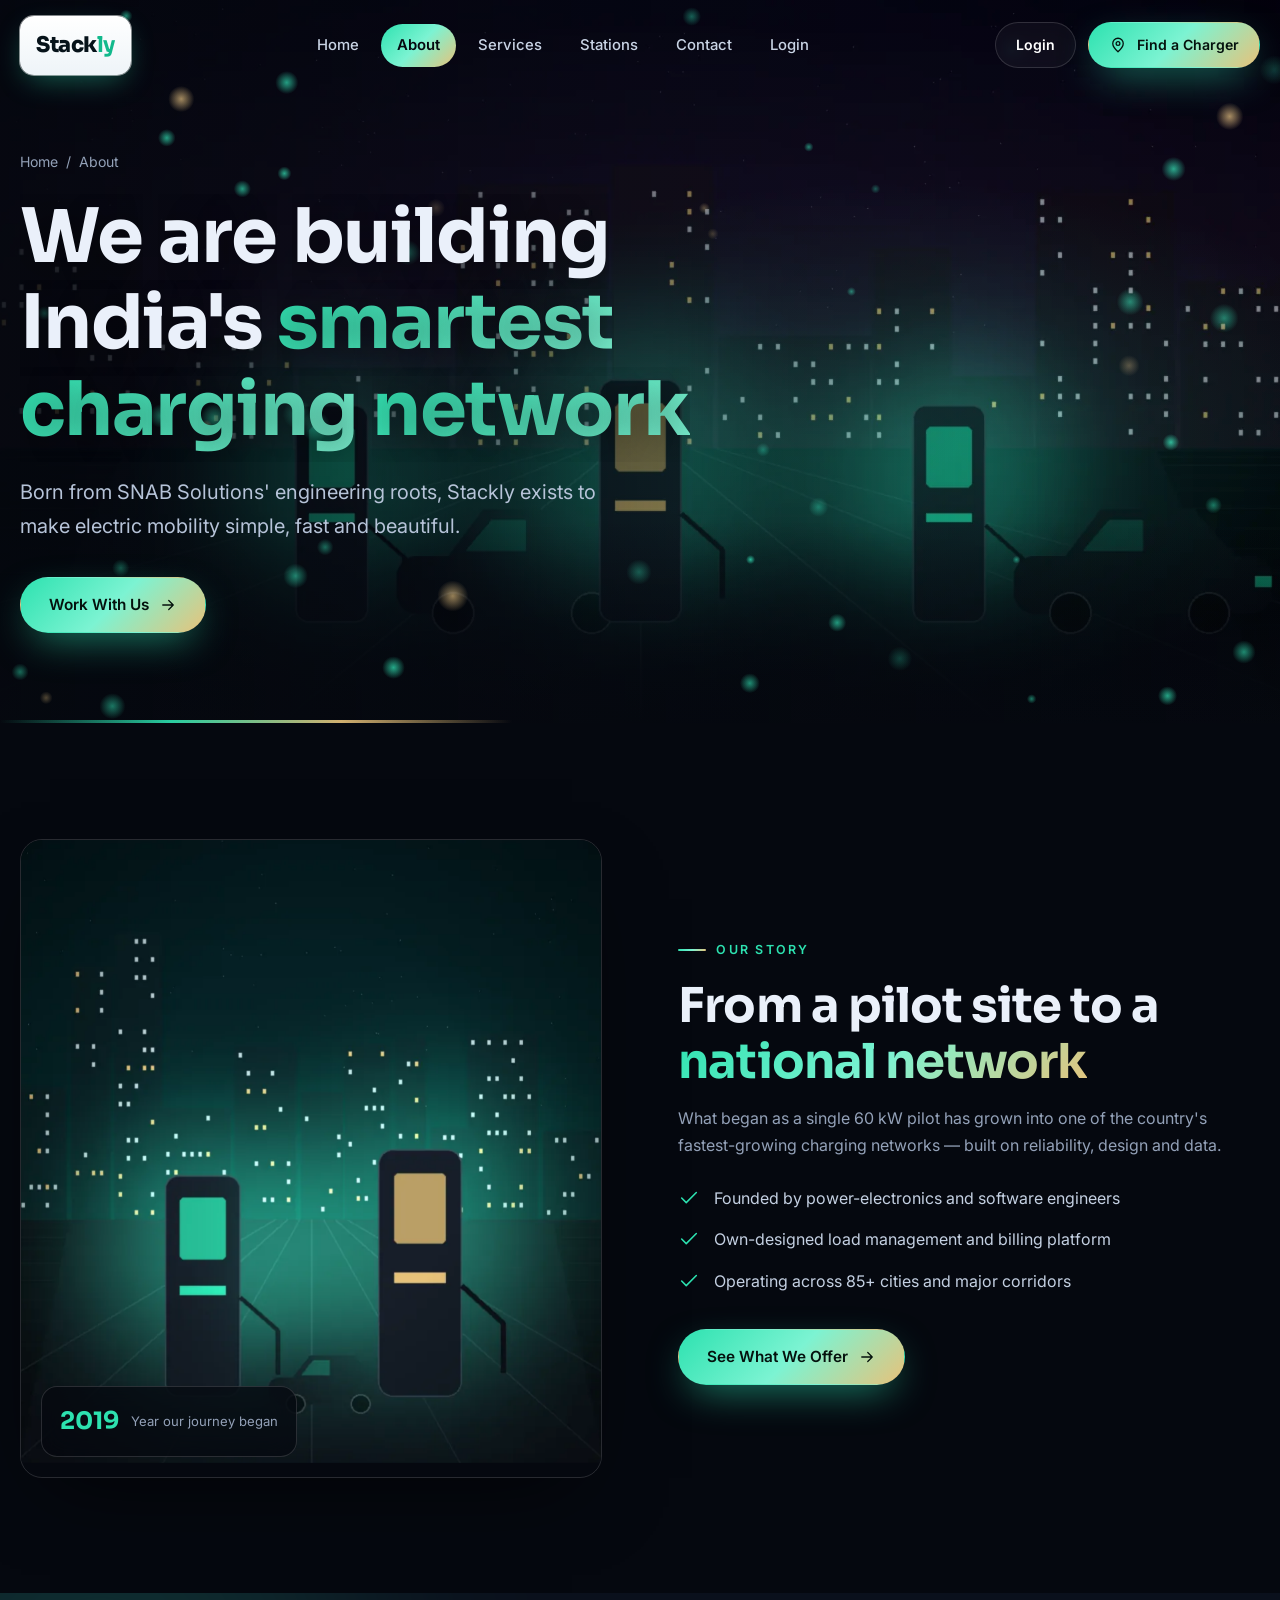
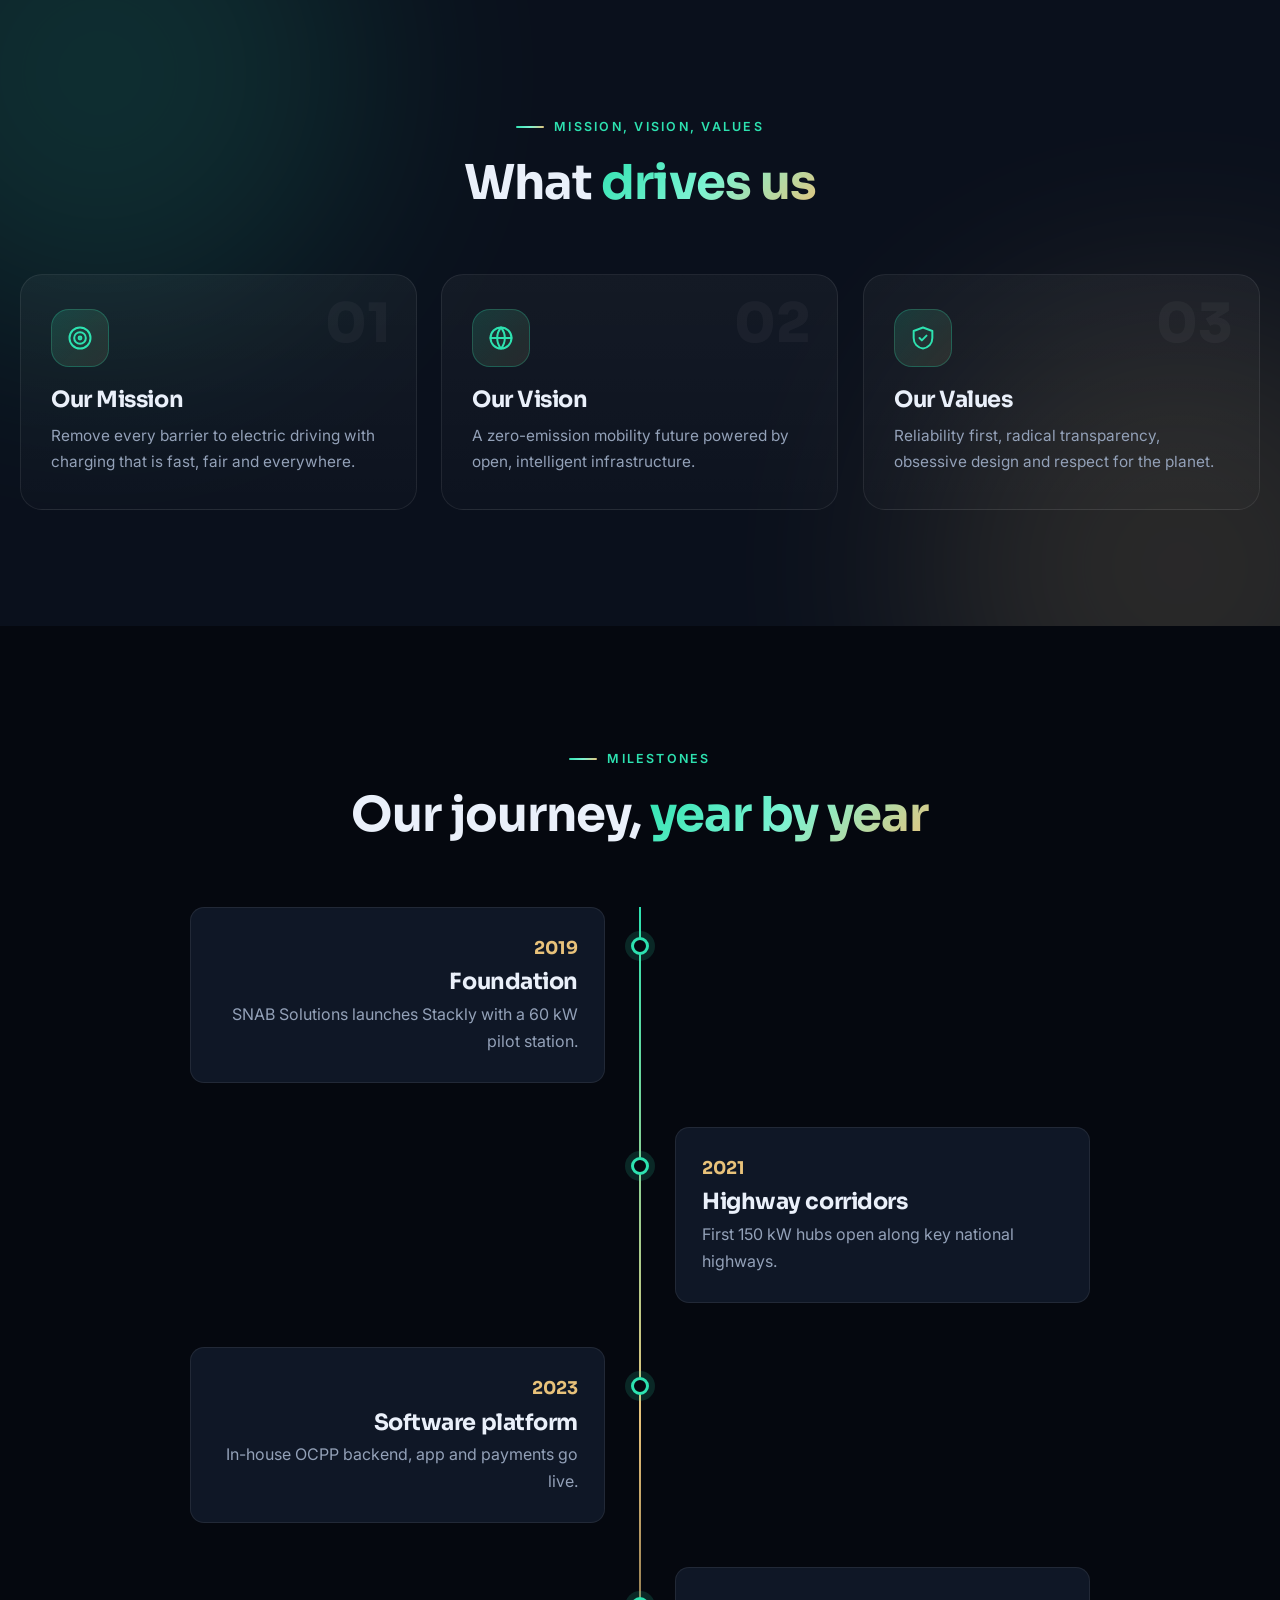
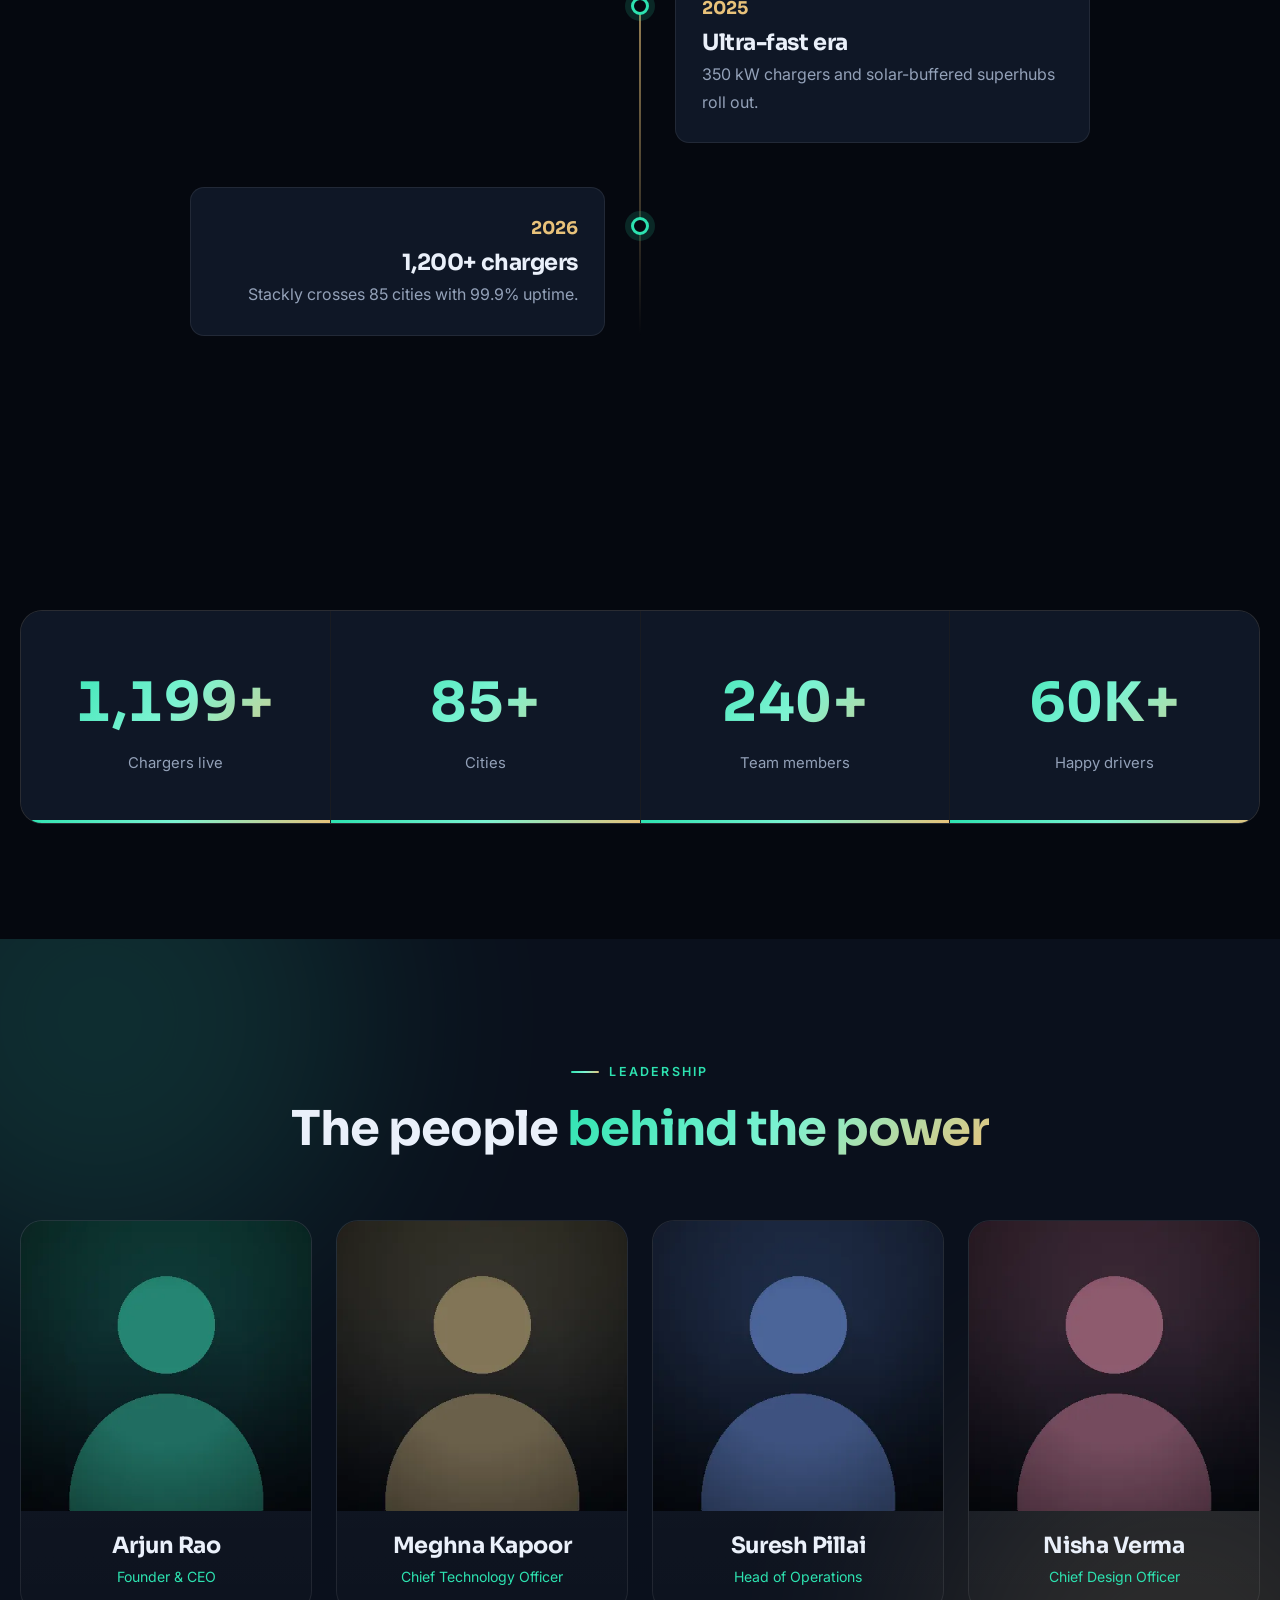
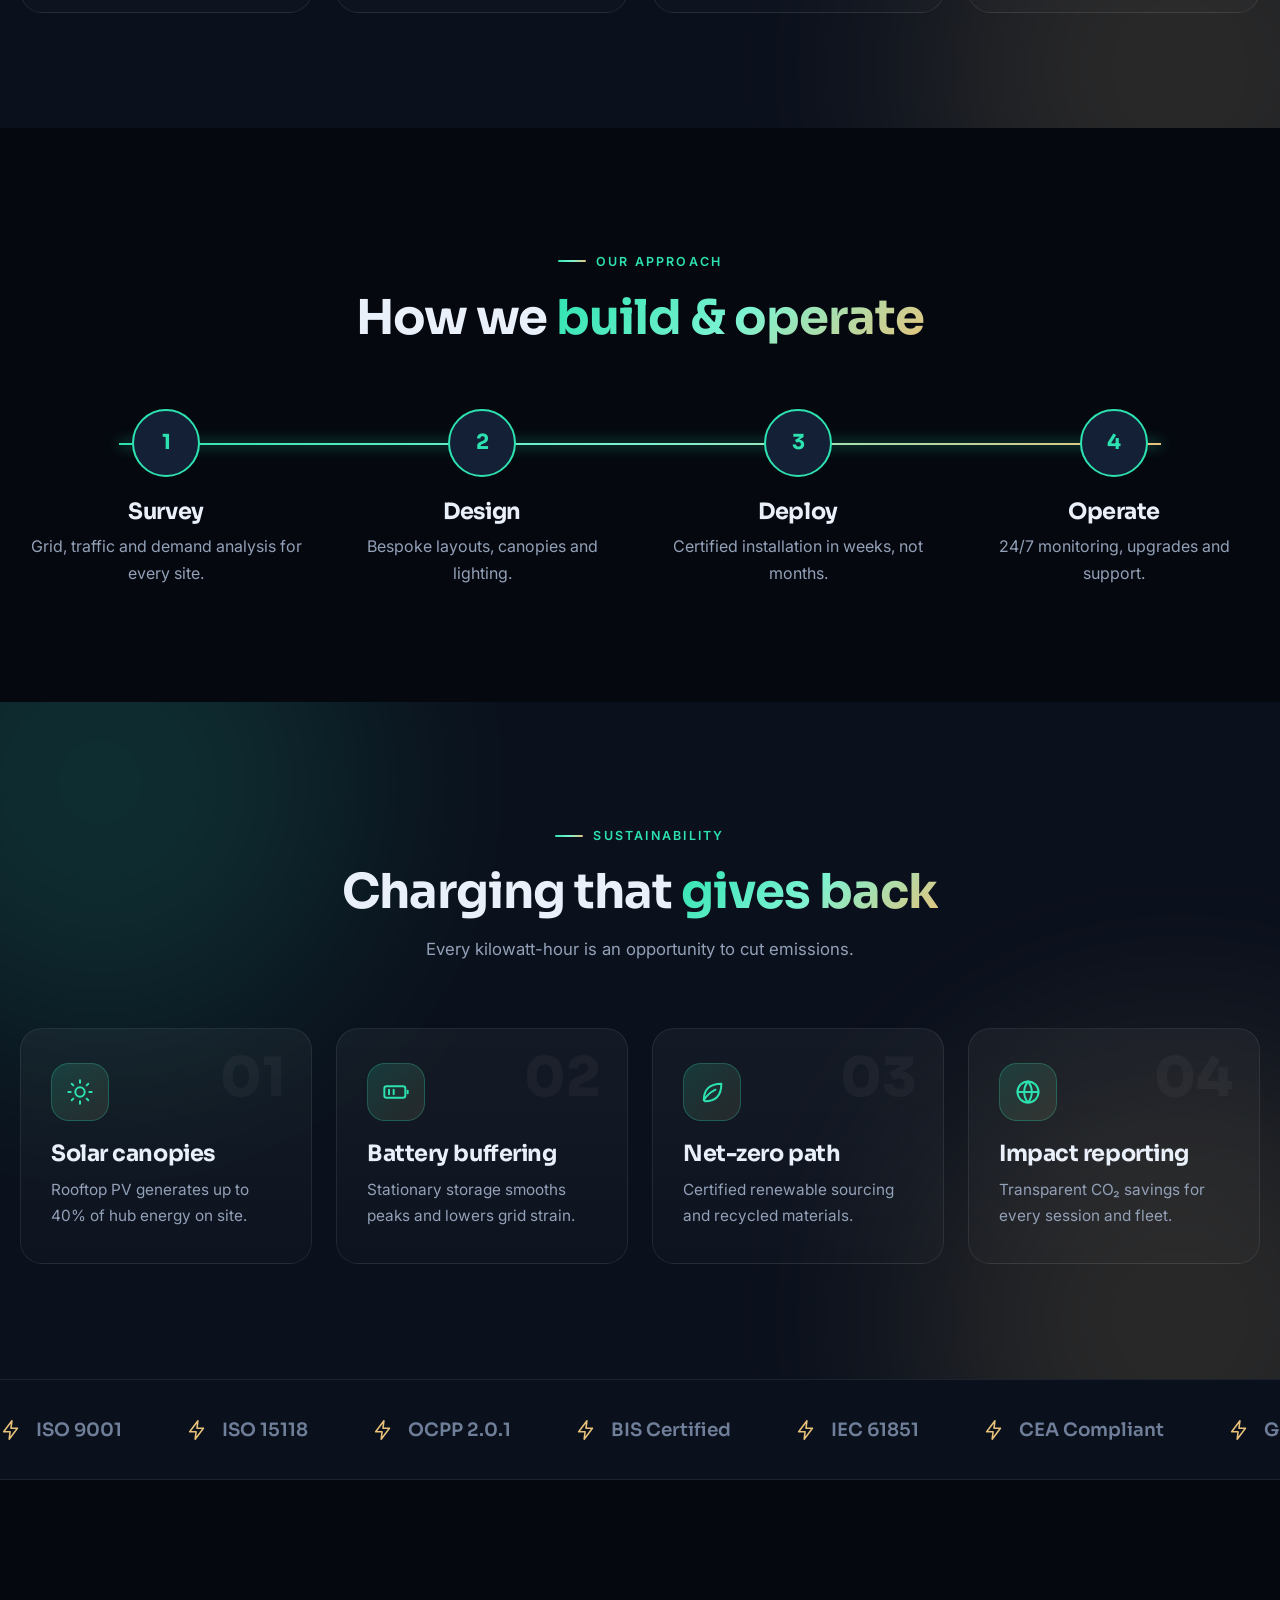
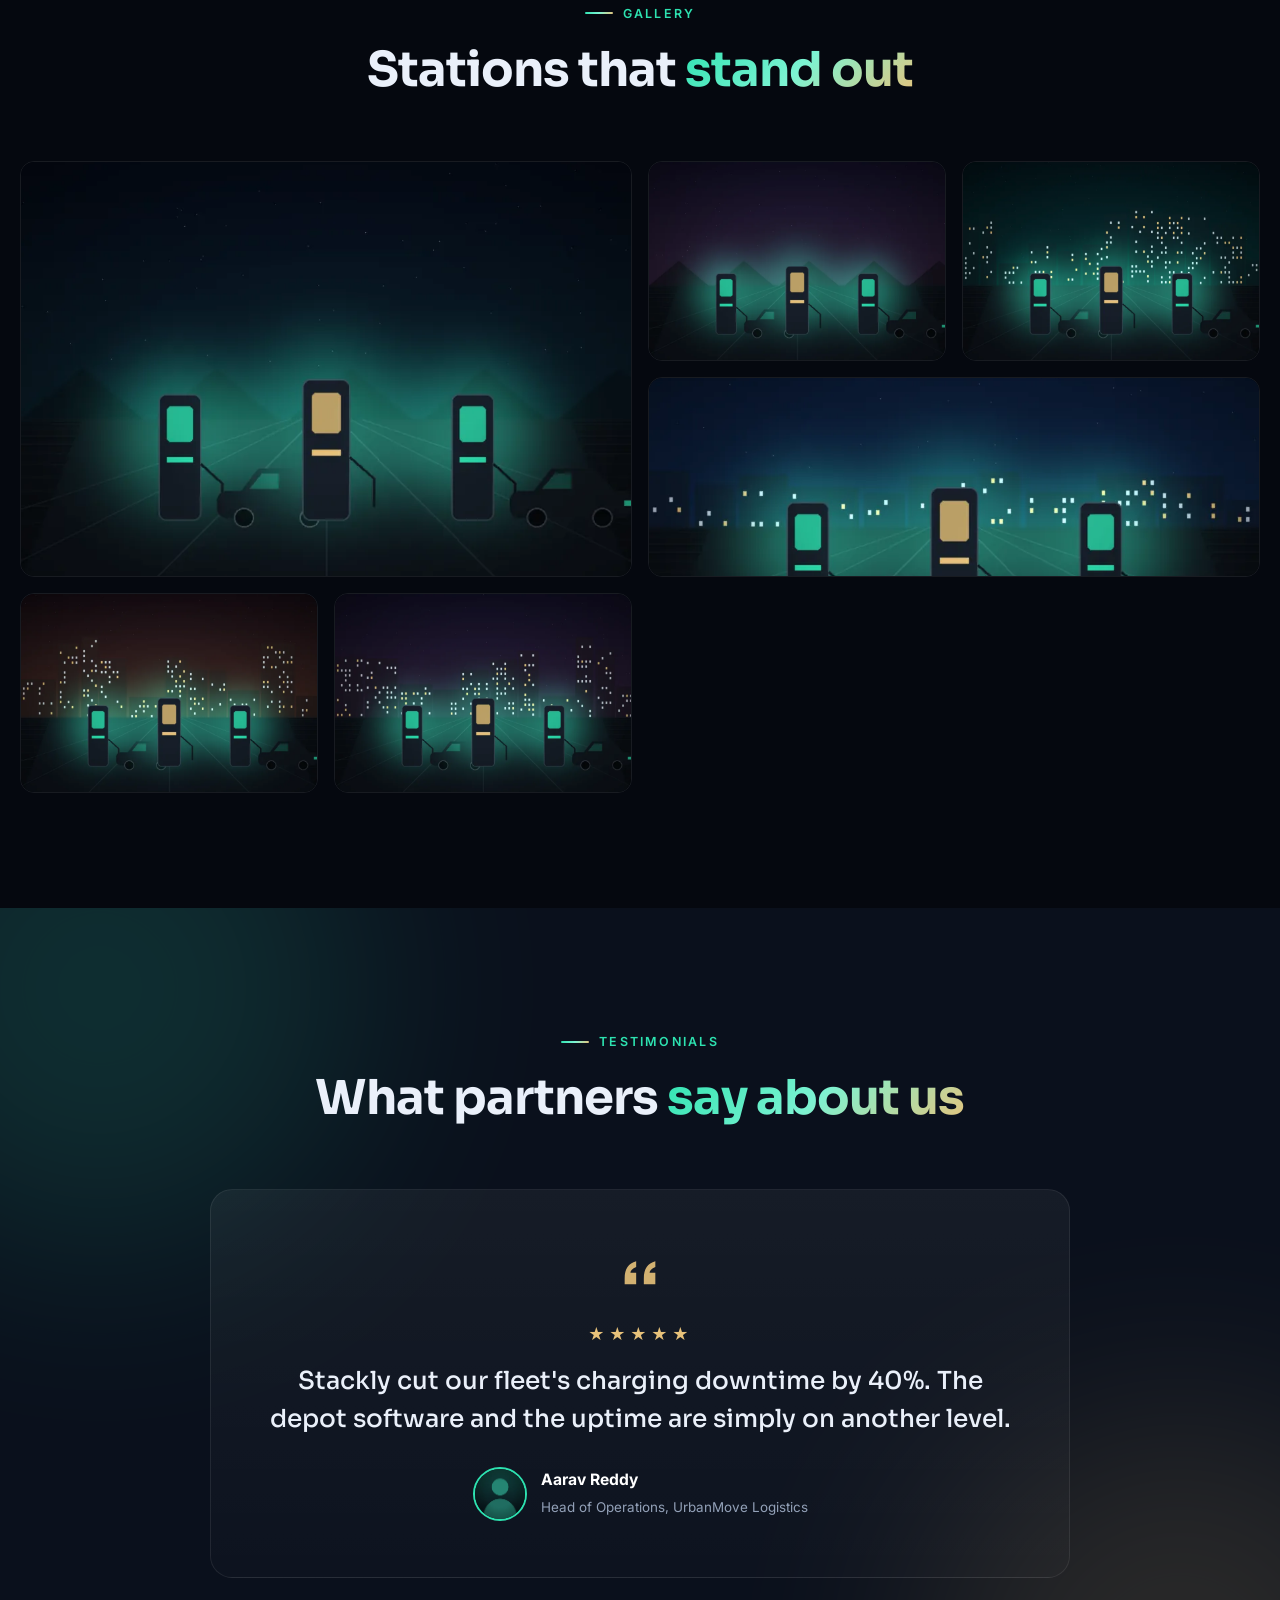
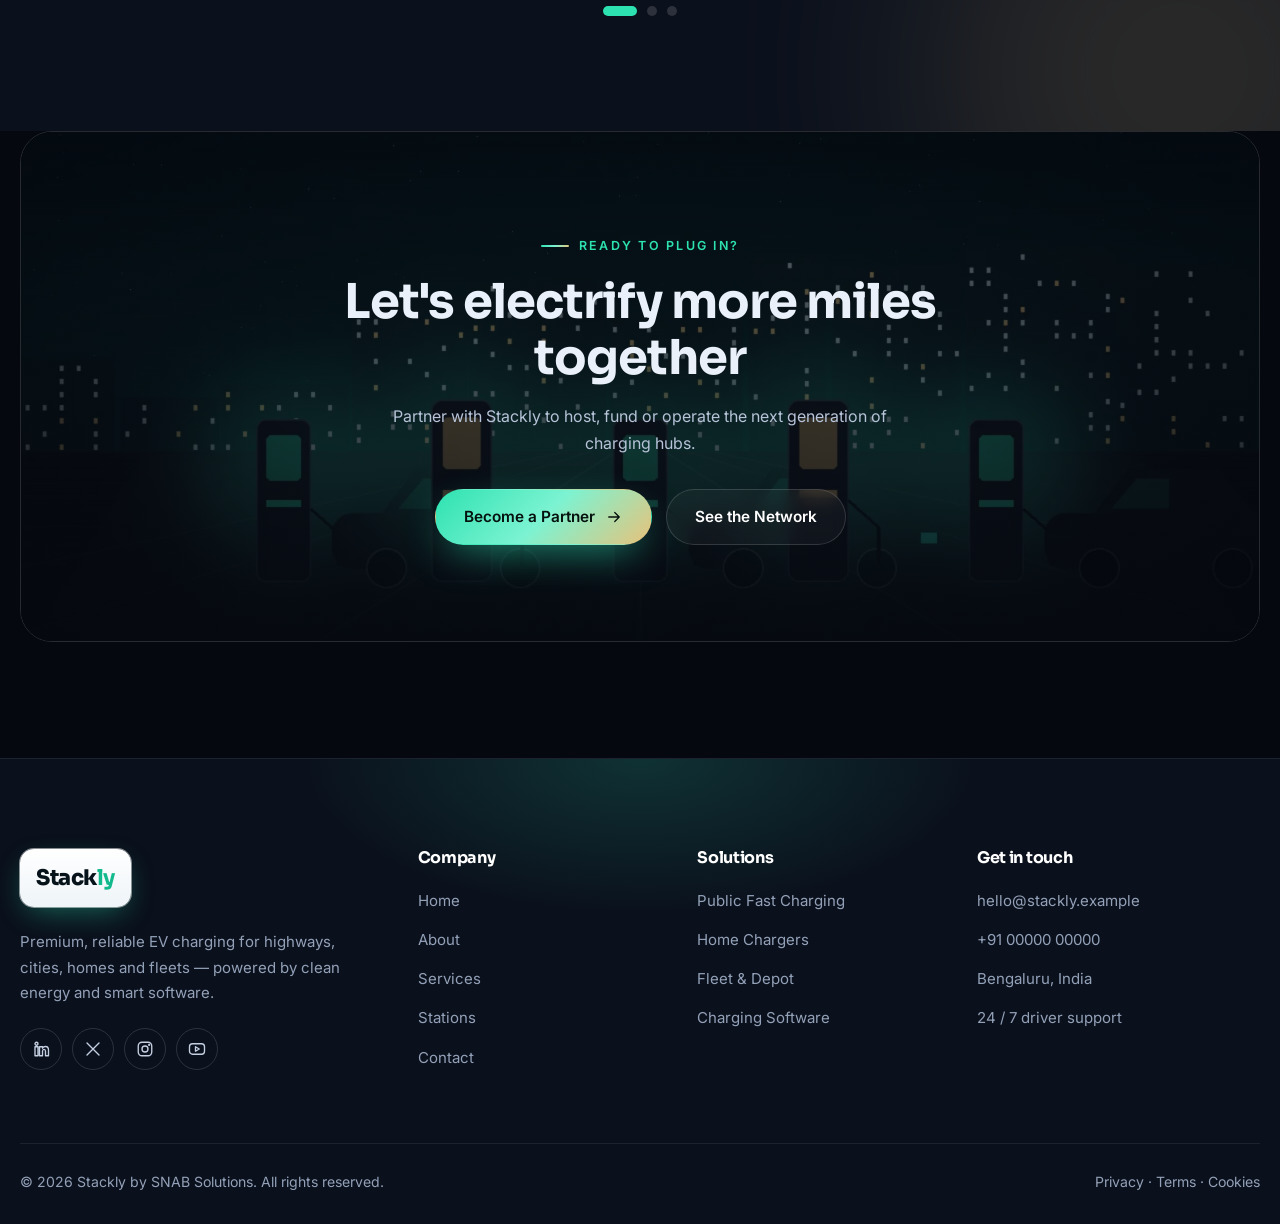
==== about.html @ 2c4f950f "initial commit" ====
<!DOCTYPE html>
<html lang="en">
<head>
<meta charset="UTF-8">
<meta name="viewport" content="width=device-width, initial-scale=1, viewport-fit=cover">
<title>About | Stackly EV Charging</title>
<meta name="description" content="Meet Stackly — the team building India's smartest EV charging network.">
<meta name="theme-color" content="#05080F">
<link rel="icon" type="image/webp" href="[data-uri]">
<link rel="preconnect" href="https://fonts.googleapis.com">
<link rel="preconnect" href="https://fonts.gstatic.com" crossorigin>
<link href="https://fonts.googleapis.com/css2?family=Inter:wght@400;500;600&family=Sora:wght@600;700;800&display=swap" rel="stylesheet">
<link rel="stylesheet" href="css/style.css">
<noscript><style>body{opacity:1!important}.rv{opacity:1!important;transform:none!important}.split-media img{clip-path:none!important}.w>span{transform:none!important;opacity:1!important}.preloader{display:none}</style></noscript>
</head>
<body>
<div class="preloader" aria-hidden="true"><div><div class="bolt"><svg viewBox="0 0 24 24" fill="#2DE2B0"><path d="M13 2 4 14h7l-1 8 9-12h-7z"/></svg></div><div class="pl-bar"><i></i></div></div></div>
<div class="progress"></div><div class="cursor-glow"></div>
<header class="header"><div class="container nav">
<a href="index.html" class="logo" aria-label="Stackly home"><img src="https://wsrv.nl/?url=https://snabsolutions.in/wp-content/uploads/2026/02/stackly-snab-solutions.png&w=280&output=webp&q=85&fit=cover" alt="Stackly" width="130" height="42" onerror="this.outerHTML='<span class=&quot;logo-fb&quot;>Stack<b>ly</b></span>'"></a>
<nav class="menu" id="menu" aria-label="Main"><a href="index.html" class="">Home</a><a href="about.html" class="active">About</a><a href="services.html" class="">Services</a><a href="stations.html" class="">Stations</a><a href="contact.html" class="">Contact</a><a href="login.html" class="">Login</a></nav>
<div class="nav-cta"><a href="login.html" class="btn btn-ghost btn-sm">Login</a><a href="stations.html" class="btn btn-primary btn-sm"><svg viewBox="0 0 24 24" width="18" height="18" fill="none" stroke="currentColor" stroke-width="1.7" stroke-linecap="round" stroke-linejoin="round" aria-hidden="true"><path d="M12 21s-7-6.2-7-11a7 7 0 0 1 14 0c0 4.8-7 11-7 11z"/><circle cx="12" cy="10" r="2.5"/></svg> Find a Charger</a>
<button class="burger" aria-label="Menu" aria-expanded="false"><span></span><span></span><span></span></button></div>
</div></header>
<main>
<section class="hero page-hero"><div class="hero-bg"><img data-local="[data-uri]" onerror="this.onerror=null;this.src=this.dataset.local" src="https://images.pexels.com/photos/35736759/pexels-photo-35736759.jpeg?auto=compress&cs=tinysrgb&fit=crop&w=1600&h=900" alt="Electric car charging at a public station" width="1600" height="900" fetchpriority="high"></div>
<div class="container"><div class="hero-content">
<div class="crumbs rv"><a href="index.html">Home</a><span>/</span><span>About</span></div>
<h1 class="rv" style="--d:.08s">We are building India's <span class='grad-text'>smartest charging network</span></h1>
<p class="lead rv" style="--d:.16s">Born from SNAB Solutions' engineering roots, Stackly exists to make electric mobility simple, fast and beautiful.</p>
<div class="hero-actions rv" style="--d:.24s"><a href="contact.html" class="btn btn-primary">Work With Us <svg viewBox="0 0 24 24" width="18" height="18" fill="none" stroke="currentColor" stroke-width="1.7" stroke-linecap="round" stroke-linejoin="round" aria-hidden="true"><path d="M5 12h14M13 6l6 6-6 6"/></svg></a></div>
</div></div></section>
<section class="section "><div class="container"><div class="split"><div class="split-media rv l"><img data-local="[data-uri]" onerror="this.onerror=null;this.src=this.dataset.local" src="https://images.pexels.com/photos/12737898/pexels-photo-12737898.jpeg?auto=compress&cs=tinysrgb&fit=crop&w=1350&h=1650" alt="Close-up of a fast-charging connector plugged into an electric car" loading="lazy" width="900" height="1100"><div class="tag-float"><b>2019</b><span>Year our journey began</span></div></div><div class="rv r"><span class="eyebrow">Our story</span><h2>From a pilot site to a <span class='grad-text'>national network</span></h2><p style="margin-top:16px">What began as a single 60 kW pilot has grown into one of the country's fastest-growing charging networks — built on reliability, design and data.</p><ul class="checks"><li><svg viewBox="0 0 24 24" width="24" height="24" fill="none" stroke="currentColor" stroke-width="1.7" stroke-linecap="round" stroke-linejoin="round" aria-hidden="true"><path d="m4 12 5 5L20 6"/></svg><span>Founded by power-electronics and software engineers</span></li><li><svg viewBox="0 0 24 24" width="24" height="24" fill="none" stroke="currentColor" stroke-width="1.7" stroke-linecap="round" stroke-linejoin="round" aria-hidden="true"><path d="m4 12 5 5L20 6"/></svg><span>Own-designed load management and billing platform</span></li><li><svg viewBox="0 0 24 24" width="24" height="24" fill="none" stroke="currentColor" stroke-width="1.7" stroke-linecap="round" stroke-linejoin="round" aria-hidden="true"><path d="m4 12 5 5L20 6"/></svg><span>Operating across 85+ cities and major corridors</span></li></ul><a href="services.html" class="btn btn-primary">See What We Offer <svg viewBox="0 0 24 24" width="18" height="18" fill="none" stroke="currentColor" stroke-width="1.7" stroke-linecap="round" stroke-linejoin="round" aria-hidden="true"><path d="M5 12h14M13 6l6 6-6 6"/></svg></a></div></div></div></section>
<section class="section alt"><div class="container"><div class="sec-head center rv"><span class="eyebrow">Mission, vision, values</span><h2>What <span class='grad-text'>drives us</span></h2></div><div class="grid g3"><article class="card rv" style="--d:0.0s"><span class="num">01</span><div class="icon"><svg viewBox="0 0 24 24" width="24" height="24" fill="none" stroke="currentColor" stroke-width="1.7" stroke-linecap="round" stroke-linejoin="round" aria-hidden="true"><circle cx="12" cy="12" r="9"/><circle cx="12" cy="12" r="5"/><circle cx="12" cy="12" r="1.2"/></svg></div><h3>Our Mission</h3><p>Remove every barrier to electric driving with charging that is fast, fair and everywhere.</p></article><article class="card rv" style="--d:0.08s"><span class="num">02</span><div class="icon"><svg viewBox="0 0 24 24" width="24" height="24" fill="none" stroke="currentColor" stroke-width="1.7" stroke-linecap="round" stroke-linejoin="round" aria-hidden="true"><circle cx="12" cy="12" r="9"/><path d="M3 12h18M12 3a14 14 0 0 1 0 18M12 3a14 14 0 0 0 0 18"/></svg></div><h3>Our Vision</h3><p>A zero-emission mobility future powered by open, intelligent infrastructure.</p></article><article class="card rv" style="--d:0.16s"><span class="num">03</span><div class="icon"><svg viewBox="0 0 24 24" width="24" height="24" fill="none" stroke="currentColor" stroke-width="1.7" stroke-linecap="round" stroke-linejoin="round" aria-hidden="true"><path d="M12 3 4 6v6c0 5 3.4 8.4 8 9 4.6-.6 8-4 8-9V6z"/><path d="m9 12 2 2 4-4"/></svg></div><h3>Our Values</h3><p>Reliability first, radical transparency, obsessive design and respect for the planet.</p></article></div></div></section>
<section class="section "><div class="container"><div class="sec-head center rv"><span class="eyebrow">Milestones</span><h2>Our journey, <span class='grad-text'>year by year</span></h2></div><div class="timeline"><div class="t-item rv"><div class="c"><div class="yr">2019</div><h3 style="margin:6px 0">Foundation</h3><p>SNAB Solutions launches Stackly with a 60 kW pilot station.</p></div></div><div class="t-item rv"><div class="c"><div class="yr">2021</div><h3 style="margin:6px 0">Highway corridors</h3><p>First 150 kW hubs open along key national highways.</p></div></div><div class="t-item rv"><div class="c"><div class="yr">2023</div><h3 style="margin:6px 0">Software platform</h3><p>In-house OCPP backend, app and payments go live.</p></div></div><div class="t-item rv"><div class="c"><div class="yr">2025</div><h3 style="margin:6px 0">Ultra-fast era</h3><p>350 kW chargers and solar-buffered superhubs roll out.</p></div></div><div class="t-item rv"><div class="c"><div class="yr">2026</div><h3 style="margin:6px 0">1,200+ chargers</h3><p>Stackly crosses 85 cities with 99.9% uptime.</p></div></div></div></div></section>
<section class="section "><div class="container"><div class="stats rv z"><div class="stat"><b data-count="1200" data-suffix="+">0</b><span>Chargers live</span></div><div class="stat"><b data-count="85" data-suffix="+">0</b><span>Cities</span></div><div class="stat"><b data-count="240" data-suffix="+">0</b><span>Team members</span></div><div class="stat"><b data-count="60" data-suffix="K+">0</b><span>Happy drivers</span></div></div></div></section>
<section class="section alt"><div class="container"><div class="sec-head center rv"><span class="eyebrow">Leadership</span><h2>The people <span class='grad-text'>behind the power</span></h2></div><div class="grid g4"><article class="card team rv" style="--d:0.0s"><img src="[data-uri]" alt="Arjun Rao" loading="lazy" width="420" height="420"><div class="tb"><h3>Arjun Rao</h3><span>Founder & CEO</span></div></article><article class="card team rv" style="--d:0.08s"><img src="[data-uri]" alt="Meghna Kapoor" loading="lazy" width="420" height="420"><div class="tb"><h3>Meghna Kapoor</h3><span>Chief Technology Officer</span></div></article><article class="card team rv" style="--d:0.16s"><img src="[data-uri]" alt="Suresh Pillai" loading="lazy" width="420" height="420"><div class="tb"><h3>Suresh Pillai</h3><span>Head of Operations</span></div></article><article class="card team rv" style="--d:0.24s"><img src="[data-uri]" alt="Nisha Verma" loading="lazy" width="420" height="420"><div class="tb"><h3>Nisha Verma</h3><span>Chief Design Officer</span></div></article></div></div></section>
<section class="section "><div class="container"><div class="sec-head center rv"><span class="eyebrow">Our approach</span><h2>How we <span class='grad-text'>build &amp; operate</span></h2></div><div class="steps"><div class="step rv" style="--d:0.0s"><div class="n">1</div><h3>Survey</h3><p>Grid, traffic and demand analysis for every site.</p></div><div class="step rv" style="--d:0.1s"><div class="n">2</div><h3>Design</h3><p>Bespoke layouts, canopies and lighting.</p></div><div class="step rv" style="--d:0.2s"><div class="n">3</div><h3>Deploy</h3><p>Certified installation in weeks, not months.</p></div><div class="step rv" style="--d:0.30000000000000004s"><div class="n">4</div><h3>Operate</h3><p>24/7 monitoring, upgrades and support.</p></div></div></div></section>
<section class="section alt"><div class="container"><div class="sec-head center rv"><span class="eyebrow">Sustainability</span><h2>Charging that <span class='grad-text'>gives back</span></h2><p>Every kilowatt-hour is an opportunity to cut emissions.</p></div><div class="grid g4"><article class="card rv" style="--d:0.0s"><span class="num">01</span><div class="icon"><svg viewBox="0 0 24 24" width="24" height="24" fill="none" stroke="currentColor" stroke-width="1.7" stroke-linecap="round" stroke-linejoin="round" aria-hidden="true"><circle cx="12" cy="12" r="4"/><path d="M12 2v2M12 20v2M4.9 4.9l1.4 1.4M17.7 17.7l1.4 1.4M2 12h2M20 12h2M4.9 19.1l1.4-1.4M17.7 6.3l1.4-1.4"/></svg></div><h3>Solar canopies</h3><p>Rooftop PV generates up to 40% of hub energy on site.</p></article><article class="card rv" style="--d:0.08s"><span class="num">02</span><div class="icon"><svg viewBox="0 0 24 24" width="24" height="24" fill="none" stroke="currentColor" stroke-width="1.7" stroke-linecap="round" stroke-linejoin="round" aria-hidden="true"><rect x="2" y="7" width="18" height="10" rx="2"/><path d="M22 11v2M6 10v4M10 10v4"/></svg></div><h3>Battery buffering</h3><p>Stationary storage smooths peaks and lowers grid strain.</p></article><article class="card rv" style="--d:0.16s"><span class="num">03</span><div class="icon"><svg viewBox="0 0 24 24" width="24" height="24" fill="none" stroke="currentColor" stroke-width="1.7" stroke-linecap="round" stroke-linejoin="round" aria-hidden="true"><path d="M5 19c0-9 5-14 15-14 0 10-5 15-14 15"/><path d="M5 19c3-5 6-7 10-9"/></svg></div><h3>Net-zero path</h3><p>Certified renewable sourcing and recycled materials.</p></article><article class="card rv" style="--d:0.24s"><span class="num">04</span><div class="icon"><svg viewBox="0 0 24 24" width="24" height="24" fill="none" stroke="currentColor" stroke-width="1.7" stroke-linecap="round" stroke-linejoin="round" aria-hidden="true"><circle cx="12" cy="12" r="9"/><path d="M3 12h18M12 3a14 14 0 0 1 0 18M12 3a14 14 0 0 0 0 18"/></svg></div><h3>Impact reporting</h3><p>Transparent CO₂ savings for every session and fleet.</p></article></div></div></section>
<section class="marquee" aria-label="Partners"><div class="marquee-track"><span><svg viewBox="0 0 24 24" width="22" height="22" fill="none" stroke="currentColor" stroke-width="1.7" stroke-linecap="round" stroke-linejoin="round" aria-hidden="true"><path d="M13 2 4 14h7l-1 8 9-12h-7z"/></svg> ISO 9001</span><span><svg viewBox="0 0 24 24" width="22" height="22" fill="none" stroke="currentColor" stroke-width="1.7" stroke-linecap="round" stroke-linejoin="round" aria-hidden="true"><path d="M13 2 4 14h7l-1 8 9-12h-7z"/></svg> ISO 15118</span><span><svg viewBox="0 0 24 24" width="22" height="22" fill="none" stroke="currentColor" stroke-width="1.7" stroke-linecap="round" stroke-linejoin="round" aria-hidden="true"><path d="M13 2 4 14h7l-1 8 9-12h-7z"/></svg> OCPP 2.0.1</span><span><svg viewBox="0 0 24 24" width="22" height="22" fill="none" stroke="currentColor" stroke-width="1.7" stroke-linecap="round" stroke-linejoin="round" aria-hidden="true"><path d="M13 2 4 14h7l-1 8 9-12h-7z"/></svg> BIS Certified</span><span><svg viewBox="0 0 24 24" width="22" height="22" fill="none" stroke="currentColor" stroke-width="1.7" stroke-linecap="round" stroke-linejoin="round" aria-hidden="true"><path d="M13 2 4 14h7l-1 8 9-12h-7z"/></svg> IEC 61851</span><span><svg viewBox="0 0 24 24" width="22" height="22" fill="none" stroke="currentColor" stroke-width="1.7" stroke-linecap="round" stroke-linejoin="round" aria-hidden="true"><path d="M13 2 4 14h7l-1 8 9-12h-7z"/></svg> CEA Compliant</span><span><svg viewBox="0 0 24 24" width="22" height="22" fill="none" stroke="currentColor" stroke-width="1.7" stroke-linecap="round" stroke-linejoin="round" aria-hidden="true"><path d="M13 2 4 14h7l-1 8 9-12h-7z"/></svg> Green Mark</span><span><svg viewBox="0 0 24 24" width="22" height="22" fill="none" stroke="currentColor" stroke-width="1.7" stroke-linecap="round" stroke-linejoin="round" aria-hidden="true"><path d="M13 2 4 14h7l-1 8 9-12h-7z"/></svg> ISO 27001</span><span><svg viewBox="0 0 24 24" width="22" height="22" fill="none" stroke="currentColor" stroke-width="1.7" stroke-linecap="round" stroke-linejoin="round" aria-hidden="true"><path d="M13 2 4 14h7l-1 8 9-12h-7z"/></svg> ISO 9001</span><span><svg viewBox="0 0 24 24" width="22" height="22" fill="none" stroke="currentColor" stroke-width="1.7" stroke-linecap="round" stroke-linejoin="round" aria-hidden="true"><path d="M13 2 4 14h7l-1 8 9-12h-7z"/></svg> ISO 15118</span><span><svg viewBox="0 0 24 24" width="22" height="22" fill="none" stroke="currentColor" stroke-width="1.7" stroke-linecap="round" stroke-linejoin="round" aria-hidden="true"><path d="M13 2 4 14h7l-1 8 9-12h-7z"/></svg> OCPP 2.0.1</span><span><svg viewBox="0 0 24 24" width="22" height="22" fill="none" stroke="currentColor" stroke-width="1.7" stroke-linecap="round" stroke-linejoin="round" aria-hidden="true"><path d="M13 2 4 14h7l-1 8 9-12h-7z"/></svg> BIS Certified</span><span><svg viewBox="0 0 24 24" width="22" height="22" fill="none" stroke="currentColor" stroke-width="1.7" stroke-linecap="round" stroke-linejoin="round" aria-hidden="true"><path d="M13 2 4 14h7l-1 8 9-12h-7z"/></svg> IEC 61851</span><span><svg viewBox="0 0 24 24" width="22" height="22" fill="none" stroke="currentColor" stroke-width="1.7" stroke-linecap="round" stroke-linejoin="round" aria-hidden="true"><path d="M13 2 4 14h7l-1 8 9-12h-7z"/></svg> CEA Compliant</span><span><svg viewBox="0 0 24 24" width="22" height="22" fill="none" stroke="currentColor" stroke-width="1.7" stroke-linecap="round" stroke-linejoin="round" aria-hidden="true"><path d="M13 2 4 14h7l-1 8 9-12h-7z"/></svg> Green Mark</span><span><svg viewBox="0 0 24 24" width="22" height="22" fill="none" stroke="currentColor" stroke-width="1.7" stroke-linecap="round" stroke-linejoin="round" aria-hidden="true"><path d="M13 2 4 14h7l-1 8 9-12h-7z"/></svg> ISO 27001</span></div></section>
<section class="section "><div class="container"><div class="sec-head center rv"><span class="eyebrow">Gallery</span><h2>Stations that <span class='grad-text'>stand out</span></h2></div><div class="gallery"><figure class="rv z" style="--d:0.0s"><img data-local="[data-uri]" onerror="this.onerror=null;this.src=this.dataset.local" src="https://images.pexels.com/photos/8827011/pexels-photo-8827011.jpeg?auto=compress&cs=tinysrgb&fit=crop&w=1350&h=930" alt="Highway Hub" loading="lazy" width="900" height="620"><figcaption>Highway Hub</figcaption></figure><figure class="rv z" style="--d:0.06s"><img data-local="[data-uri]" onerror="this.onerror=null;this.src=this.dataset.local" src="https://images.pexels.com/photos/9799743/pexels-photo-9799743.jpeg?auto=compress&cs=tinysrgb&fit=crop&w=1350&h=930" alt="Electric car close-up plugged in at a charging bay" loading="lazy" width="900" height="620"><figcaption>Night Charging</figcaption></figure><figure class="rv z" style="--d:0.12s"><img data-local="[data-uri]" onerror="this.onerror=null;this.src=this.dataset.local" src="https://images.pexels.com/photos/24376862/pexels-photo-24376862.jpeg?auto=compress&cs=tinysrgb&fit=crop&w=1350&h=930" alt="City Superhub" loading="lazy" width="900" height="620"><figcaption>City Superhub</figcaption></figure><figure class="rv z" style="--d:0.18s"><img data-local="[data-uri]" onerror="this.onerror=null;this.src=this.dataset.local" src="https://images.pexels.com/photos/11554746/pexels-photo-11554746.jpeg?auto=compress&cs=tinysrgb&fit=crop&w=1350&h=930" alt="Airport Terminal" loading="lazy" width="900" height="620"><figcaption>Airport Terminal</figcaption></figure><figure class="rv z" style="--d:0.24s"><img data-local="[data-uri]" onerror="this.onerror=null;this.src=this.dataset.local" src="https://images.pexels.com/photos/3846205/pexels-photo-3846205.jpeg?auto=compress&cs=tinysrgb&fit=crop&w=1350&h=930" alt="Electric car plugged in and charging" loading="lazy" width="900" height="620"><figcaption>Evening Bays</figcaption></figure><figure class="rv z" style="--d:0.3s"><img data-local="[data-uri]" onerror="this.onerror=null;this.src=this.dataset.local" src="https://images.pexels.com/photos/9799991/pexels-photo-9799991.jpeg?auto=compress&cs=tinysrgb&fit=crop&w=1350&h=930" alt="Mall Plaza" loading="lazy" width="900" height="620"><figcaption>Mall Plaza</figcaption></figure></div></div></section>
<section class="section alt"><div class="container"><div class="sec-head center rv"><span class="eyebrow">Testimonials</span><h2>What partners <span class='grad-text'>say about us</span></h2></div><div class="slider rv"><div class="slides"><div class="slide"><div class="quote"><svg class="q" viewBox="0 0 24 24" fill="currentColor"><path d="M4 17c0-5 2-8 6-9v3c-2 .8-3 2-3 3h3v6H4zm10 0c0-5 2-8 6-9v3c-2 .8-3 2-3 3h3v6h-6z"/></svg><div class="stars">★★★★★</div><blockquote>Stackly cut our fleet's charging downtime by 40%. The depot software and the uptime are simply on another level.</blockquote><div class="who"><img src="[data-uri]" alt="Aarav Reddy" width="54" height="54" loading="lazy"><div><b>Aarav Reddy</b><span>Head of Operations, UrbanMove Logistics</span></div></div></div></div><div class="slide"><div class="quote"><svg class="q" viewBox="0 0 24 24" fill="currentColor"><path d="M4 17c0-5 2-8 6-9v3c-2 .8-3 2-3 3h3v6H4zm10 0c0-5 2-8 6-9v3c-2 .8-3 2-3 3h3v6h-6z"/></svg><div class="stars">★★★★★</div><blockquote>I plan every highway trip around Stackly hubs now. Clean lounges, fast bays and an app that never lets me down.</blockquote><div class="who"><img src="[data-uri]" alt="Meera Krishnan" width="54" height="54" loading="lazy"><div><b>Meera Krishnan</b><span>EV owner & travel blogger</span></div></div></div></div><div class="slide"><div class="quote"><svg class="q" viewBox="0 0 24 24" fill="currentColor"><path d="M4 17c0-5 2-8 6-9v3c-2 .8-3 2-3 3h3v6H4zm10 0c0-5 2-8 6-9v3c-2 .8-3 2-3 3h3v6h-6z"/></svg><div class="stars">★★★★★</div><blockquote>Installation across our five malls took three weeks. Footfall and dwell time both went up noticeably.</blockquote><div class="who"><img src="[data-uri]" alt="Sanjay Patel" width="54" height="54" loading="lazy"><div><b>Sanjay Patel</b><span>Director, Orbit Retail Parks</span></div></div></div></div></div><div class="dots"></div></div></div></section>
<section class="section" style="padding-top:0"><div class="container"><div class="cta rv z"><div class="cta-bg"><img data-local="[data-uri]" onerror="this.onerror=null;this.src=this.dataset.local" src="https://images.pexels.com/photos/37576219/pexels-photo-37576219.jpeg?auto=compress&cs=tinysrgb&fit=crop&w=1600&h=700" alt="" width="1600" height="700" loading="lazy"></div>
<span class="eyebrow">Ready to plug in?</span><h2>Let's electrify more miles together</h2><p>Partner with Stackly to host, fund or operate the next generation of charging hubs.</p>
<div class="hero-actions"><a href="contact.html" class="btn btn-primary">Become a Partner <svg viewBox="0 0 24 24" width="18" height="18" fill="none" stroke="currentColor" stroke-width="1.7" stroke-linecap="round" stroke-linejoin="round" aria-hidden="true"><path d="M5 12h14M13 6l6 6-6 6"/></svg></a><a href="stations.html" class="btn btn-ghost">See the Network</a></div></div></div></section>
</main>
<footer class="footer"><div class="container">
<div class="f-grid">
<div class="f-about"><a href="index.html" class="logo"><img src="https://wsrv.nl/?url=https://snabsolutions.in/wp-content/uploads/2026/02/stackly-snab-solutions.png&w=280&output=webp&q=85&fit=cover" alt="Stackly" width="130" height="42" loading="lazy" onerror="this.outerHTML='<span class=&quot;logo-fb&quot;>Stack<b>ly</b></span>'"></a>
<p>Premium, reliable EV charging for highways, cities, homes and fleets — powered by clean energy and smart software.</p>
<div class="social"><a href="#" aria-label="LinkedIn"><svg viewBox="0 0 24 24" fill="none" stroke="currentColor" stroke-width="1.8" stroke-linecap="round" stroke-linejoin="round"><path d="M4 9h4v12H4zM6 3a2 2 0 1 1 0 4 2 2 0 0 1 0-4zM10 9h4v2c.8-1.4 2.2-2.3 4-2.3 3 0 4 2 4 5V21h-4v-6c0-1.5-.5-2.5-2-2.5S14 13.5 14 15v6h-4z"/></svg></a><a href="#" aria-label="X"><svg viewBox="0 0 24 24" fill="none" stroke="currentColor" stroke-width="1.8" stroke-linecap="round" stroke-linejoin="round"><path d="M4 4l16 16M20 4 4 20"/></svg></a><a href="#" aria-label="Instagram"><svg viewBox="0 0 24 24" fill="none" stroke="currentColor" stroke-width="1.8" stroke-linecap="round" stroke-linejoin="round"><rect x="3" y="3" width="18" height="18" rx="5"/><circle cx="12" cy="12" r="4"/><circle cx="17.5" cy="6.5" r=".6"/></svg></a><a href="#" aria-label="YouTube"><svg viewBox="0 0 24 24" fill="none" stroke="currentColor" stroke-width="1.8" stroke-linecap="round" stroke-linejoin="round"><rect x="2" y="5" width="20" height="14" rx="4"/><path d="m10 9 5 3-5 3z"/></svg></a></div></div>
<div><h4>Company</h4><ul><li><a href="index.html">Home</a></li><li><a href="about.html">About</a></li><li><a href="services.html">Services</a></li><li><a href="stations.html">Stations</a></li><li><a href="contact.html">Contact</a></li></ul></div>
<div><h4>Solutions</h4><ul><li><a href="services.html">Public Fast Charging</a></li><li><a href="services.html">Home Chargers</a></li><li><a href="services.html">Fleet &amp; Depot</a></li><li><a href="services.html">Charging Software</a></li></ul></div>
<div><h4>Get in touch</h4><ul><li><a href="mailto:hello@stackly.example">hello@stackly.example</a></li><li><a href="tel:+910000000000">+91 00000 00000</a></li><li><a href="contact.html">Bengaluru, India</a></li><li><a href="contact.html">24 / 7 driver support</a></li></ul></div>
</div>
<div class="f-bottom"><span>© <span data-year>2026</span> Stackly by SNAB Solutions. All rights reserved.</span><span>Privacy · Terms · Cookies</span></div>
</div></footer>
<button class="to-top" aria-label="Back to top"><svg viewBox="0 0 24 24" width="24" height="24" fill="none" stroke="currentColor" stroke-width="1.7" stroke-linecap="round" stroke-linejoin="round" aria-hidden="true"><path d="m6 15 6-6 6 6"/></svg></button>
<script src="js/main.js"></script>
</body></html>
---- css/style.css ----
/* =========================================================
   STACKLY — EV Charging Station Theme
   Premium dark + emerald / champagne-gold design system
   ========================================================= */
:root{
  --bg:#05080F;
  --bg-2:#0A101C;
  --surface:#0F1726;
  --surface-2:#142036;
  --line:rgba(255,255,255,.08);
  --line-2:rgba(255,255,255,.14);
  --text:#EAF0FA;
  --muted:#93A1B8;
  --accent:#2DE2B0;
  --accent-2:#18B98F;
  --gold:#E8C27A;
  --gold-2:#C79A4B;
  --danger:#FF6B7F;
  --grad:linear-gradient(135deg,#2DE2B0 0%,#7CF3D2 50%,#E8C27A 100%);
  --grad-soft:linear-gradient(135deg,rgba(45,226,176,.16),rgba(232,194,122,.10));
  --radius:22px;
  --radius-sm:14px;
  --shadow:0 30px 80px -30px rgba(0,0,0,.7);
  --ease:cubic-bezier(.22,1,.36,1);
  --container:1240px;
  --font-h:'Sora','Segoe UI',system-ui,sans-serif;
  --font-b:'Inter','Segoe UI',system-ui,sans-serif;
}
*,*::before,*::after{box-sizing:border-box;margin:0;padding:0}
html{scroll-behavior:smooth;-webkit-text-size-adjust:100%}
body{background:var(--bg);color:var(--text);font-family:var(--font-b);font-size:16px;line-height:1.7;overflow-x:hidden;-webkit-font-smoothing:antialiased}
img{max-width:100%;display:block;height:auto}
a{color:inherit;text-decoration:none}
ul{list-style:none}
button,input,select,textarea{font:inherit;color:inherit}
h1,h2,h3,h4{font-family:var(--font-h);line-height:1.15;letter-spacing:-.02em;font-weight:700}
h1{font-size:clamp(2.3rem,6vw,4.7rem)}
h2{font-size:clamp(1.8rem,4vw,3rem)}
h3{font-size:clamp(1.15rem,2vw,1.4rem)}
p{color:var(--muted)}
.container{width:min(var(--container),100% - 40px);margin-inline:auto}
.section{position:relative;padding:clamp(64px,9vw,120px) 0}
.section.alt{background:var(--bg-2)}
.grad-text{background:var(--grad);-webkit-background-clip:text;background-clip:text;color:transparent}
.eyebrow{display:inline-flex;align-items:center;gap:10px;font-size:.78rem;font-weight:600;letter-spacing:.18em;text-transform:uppercase;color:var(--accent);margin-bottom:18px}
.eyebrow::before{content:"";width:28px;height:2px;background:var(--grad);border-radius:2px}
.sec-head{max-width:720px;margin-bottom:clamp(36px,5vw,64px)}
.sec-head.center{margin-inline:auto;text-align:center}
.sec-head.center .eyebrow{justify-content:center}
.sec-head p{margin-top:16px;font-size:1.05rem}

/* ---------- preloader ---------- */
.preloader{position:fixed;inset:0;background:var(--bg);z-index:999;display:grid;place-items:center;transition:opacity .7s var(--ease),visibility .7s}
.preloader.done{opacity:0;visibility:hidden}
.bolt{width:74px;height:74px;position:relative}
.bolt svg{width:100%;height:100%;filter:drop-shadow(0 0 18px rgba(45,226,176,.7));animation:boltPulse 1s ease-in-out infinite}
.pl-bar{width:160px;height:3px;background:var(--line-2);border-radius:3px;margin:22px auto 0;overflow:hidden}
.pl-bar i{display:block;height:100%;width:40%;background:var(--grad);animation:plslide 1.1s ease-in-out infinite}
@keyframes boltPulse{50%{transform:scale(1.12);opacity:.8}}
@keyframes plslide{0%{transform:translateX(-100%)}100%{transform:translateX(280%)}}

/* ---------- scroll progress / cursor glow ---------- */
.progress{position:fixed;top:0;left:0;height:3px;width:0;background:var(--grad);z-index:200}
.cursor-glow{position:fixed;width:420px;height:420px;border-radius:50%;pointer-events:none;background:radial-gradient(circle,rgba(45,226,176,.11),transparent 65%);transform:translate(-50%,-50%);z-index:0;transition:opacity .3s;opacity:0}
@media (hover:hover){.cursor-glow{opacity:1}}

/* ---------- header ---------- */
.header{position:fixed;top:0;left:0;right:0;z-index:100;padding:16px 0;transition:all .4s var(--ease)}
.header.scrolled{background:rgba(5,8,15,.78);backdrop-filter:blur(18px) saturate(1.4);-webkit-backdrop-filter:blur(18px) saturate(1.4);padding:10px 0;border-bottom:1px solid var(--line)}
.nav{display:flex;align-items:center;justify-content:space-between;gap:20px}
.logo{display:inline-flex;align-items:center;padding:7px 14px;border-radius:14px;background:linear-gradient(#fff,#EEF4F8);box-shadow:0 0 0 1px rgba(255,255,255,.5),0 10px 30px -8px rgba(45,226,176,.45);transition:transform .4s var(--ease),box-shadow .4s}
.logo:hover{transform:translateY(-2px) scale(1.03);box-shadow:0 0 0 1px rgba(255,255,255,.6),0 16px 40px -8px rgba(45,226,176,.7)}
.logo img{width:130px;height:auto;max-height:42px;object-fit:contain}
.menu{display:flex;align-items:center;gap:6px}
.menu a{position:relative;padding:9px 16px;font-size:.93rem;font-weight:500;color:#C9D4E5;border-radius:999px;transition:color .3s,background .3s}
.menu a:hover{color:#fff;background:rgba(255,255,255,.06)}
.menu a.active{color:var(--bg);background:var(--grad);font-weight:600}
.nav-cta{display:flex;align-items:center;gap:12px}
.burger{display:none;width:46px;height:46px;border-radius:14px;border:1px solid var(--line-2);background:rgba(255,255,255,.04);cursor:pointer;position:relative;z-index:120}
.burger span{position:absolute;left:12px;right:12px;height:2px;background:#fff;border-radius:2px;transition:.4s var(--ease)}
.burger span:nth-child(1){top:15px}.burger span:nth-child(2){top:22px}.burger span:nth-child(3){top:29px}
.burger.open span:nth-child(1){top:22px;transform:rotate(45deg)}
.burger.open span:nth-child(2){opacity:0}
.burger.open span:nth-child(3){top:22px;transform:rotate(-45deg)}

/* ---------- buttons ---------- */
.btn{position:relative;display:inline-flex;align-items:center;justify-content:center;gap:10px;padding:14px 28px;border-radius:999px;font-weight:600;font-size:.96rem;border:1px solid transparent;cursor:pointer;overflow:hidden;transition:transform .4s var(--ease),box-shadow .4s,background .3s,border-color .3s;white-space:nowrap}
.btn-primary{background:var(--grad);color:#04110D;box-shadow:0 14px 40px -12px rgba(45,226,176,.65)}
.btn-primary::after{content:"";position:absolute;inset:0;background:linear-gradient(110deg,transparent 30%,rgba(255,255,255,.55) 50%,transparent 70%);transform:translateX(-120%);transition:transform .8s var(--ease)}
.btn-primary:hover{transform:translateY(-3px);box-shadow:0 20px 50px -10px rgba(45,226,176,.85)}
.btn-primary:hover::after{transform:translateX(120%)}
.btn-ghost{border-color:var(--line-2);background:rgba(255,255,255,.04);color:#fff;backdrop-filter:blur(8px)}
.btn-ghost:hover{border-color:var(--accent);background:rgba(45,226,176,.08);transform:translateY(-3px)}
.btn svg{width:18px;height:18px;transition:transform .4s var(--ease)}
.btn:hover svg{transform:translateX(4px)}
.btn-sm{padding:10px 20px;font-size:.88rem}

/* ---------- hero ---------- */
.hero{position:relative;min-height:100vh;min-height:100svh;display:flex;align-items:center;padding:150px 0 100px;overflow:hidden;isolation:isolate}
.hero.page-hero{min-height:72vh;min-height:72svh;padding:150px 0 90px}
.hero-bg{position:absolute;inset:0;z-index:-2}
.hero-bg img{width:100%;height:100%;object-fit:cover;filter:brightness(.85) saturate(1.1) contrast(1.05);animation:kenburns 22s ease-in-out infinite alternate}
.hero::before{content:"";position:absolute;inset:0;z-index:-1;background:linear-gradient(90deg,rgba(5,8,15,.8) 0%,rgba(5,8,15,.38) 50%,rgba(5,8,15,.04) 100%),linear-gradient(0deg,var(--bg) 0%,transparent 28%)}
@keyframes kenburns{from{transform:scale(1.02) translate(0,0)}to{transform:scale(1.14) translate(-1.5%,-1%)}}
.hero-content{max-width:760px}
.hero h1{margin-bottom:22px;text-shadow:0 4px 40px rgba(0,0,0,.45)}
.hero p.lead{font-size:clamp(1.02rem,1.6vw,1.25rem);max-width:600px;color:#B6C3D8;margin-bottom:34px}
.hero-actions{display:flex;flex-wrap:wrap;gap:14px}
.hero-badge{display:inline-flex;align-items:center;gap:10px;padding:8px 16px 8px 10px;border-radius:999px;background:rgba(255,255,255,.06);border:1px solid var(--line-2);backdrop-filter:blur(10px);font-size:.84rem;color:#D6E0EF;margin-bottom:26px}
.hero-badge .dot{width:9px;height:9px;border-radius:50%;background:var(--accent);box-shadow:0 0 0 0 rgba(45,226,176,.7);animation:ping 2s infinite}
@keyframes ping{70%{box-shadow:0 0 0 12px rgba(45,226,176,0)}100%{box-shadow:0 0 0 0 rgba(45,226,176,0)}}
.hero-stats{display:flex;flex-wrap:wrap;gap:clamp(20px,4vw,48px);margin-top:48px;padding-top:30px;border-top:1px solid var(--line)}
.hero-stats b{display:block;font-family:var(--font-h);font-size:clamp(1.6rem,3vw,2.3rem);color:#fff}
.hero-stats span{font-size:.85rem;color:var(--muted)}
.hero-float{position:absolute;right:max(20px,calc((100vw - var(--container))/2));bottom:90px;width:300px;padding:20px;border-radius:var(--radius);background:rgba(10,16,28,.66);border:1px solid var(--line-2);backdrop-filter:blur(18px);box-shadow:var(--shadow);animation:floaty 6s ease-in-out infinite}
@keyframes floaty{50%{transform:translateY(-14px)}}
.hf-top{display:flex;justify-content:space-between;align-items:center;font-size:.8rem;color:var(--muted)}
.hf-top b{color:var(--accent)}
.hf-pct{font-family:var(--font-h);font-size:2.6rem;margin:6px 0 10px;font-weight:700}
.bar{height:8px;background:rgba(255,255,255,.08);border-radius:8px;overflow:hidden}
.bar i{display:block;height:100%;width:0;border-radius:8px;background:var(--grad);animation:charge 5s ease-in-out infinite;position:relative}
.bar i::after{content:"";position:absolute;inset:0;background:linear-gradient(90deg,transparent,rgba(255,255,255,.6),transparent);animation:shine 1.6s linear infinite}
@keyframes charge{0%{width:12%}85%,100%{width:92%}}
@keyframes shine{from{transform:translateX(-100%)}to{transform:translateX(100%)}}
.hf-meta{display:flex;justify-content:space-between;margin-top:12px;font-size:.8rem;color:var(--muted)}
.scroll-hint{position:absolute;left:50%;bottom:26px;transform:translateX(-50%);width:26px;height:42px;border:2px solid var(--line-2);border-radius:20px}
.scroll-hint::after{content:"";position:absolute;top:8px;left:50%;width:4px;height:8px;margin-left:-2px;border-radius:3px;background:var(--accent);animation:wheel 1.8s infinite}
@keyframes wheel{0%{opacity:1;transform:translateY(0)}100%{opacity:0;transform:translateY(16px)}}
.crumbs{display:flex;gap:8px;font-size:.88rem;color:var(--muted);margin-bottom:20px}
.crumbs a:hover{color:var(--accent)}

/* ---------- marquee ---------- */
.marquee{padding:34px 0;border-block:1px solid var(--line);background:var(--bg-2);overflow:hidden}
.marquee-track{display:flex;gap:64px;width:max-content;animation:marq 32s linear infinite}
.marquee:hover .marquee-track{animation-play-state:paused}
.marquee-track span{display:inline-flex;align-items:center;gap:14px;font-family:var(--font-h);font-weight:600;font-size:1.15rem;color:#6F7F99;white-space:nowrap;transition:color .3s}
.marquee-track span:hover{color:var(--accent)}
.marquee-track svg{width:22px;height:22px;color:var(--gold)}
@keyframes marq{to{transform:translateX(-50%)}}

/* ---------- grids / cards ---------- */
.grid{display:grid;gap:24px}
.g2{grid-template-columns:repeat(2,1fr)}
.g3{grid-template-columns:repeat(3,1fr)}
.g4{grid-template-columns:repeat(4,1fr)}
.card{position:relative;padding:34px 30px;border-radius:var(--radius);background:linear-gradient(180deg,rgba(255,255,255,.045),rgba(255,255,255,.015));border:1px solid var(--line);overflow:hidden;transition:transform .5s var(--ease),border-color .4s,box-shadow .5s;transform-style:preserve-3d}
.card::before{content:"";position:absolute;inset:0;background:radial-gradient(420px circle at var(--mx,50%) var(--my,0%),rgba(45,226,176,.14),transparent 45%);opacity:0;transition:opacity .4s}
.card:hover{transform:translateY(-8px);border-color:rgba(45,226,176,.4);box-shadow:0 30px 60px -30px rgba(45,226,176,.3)}
.card:hover::before{opacity:1}
.card h3{margin:20px 0 10px}
.card p{font-size:.96rem}
.icon{width:58px;height:58px;border-radius:18px;display:grid;place-items:center;background:var(--grad-soft);border:1px solid rgba(45,226,176,.25);color:var(--accent);transition:transform .5s var(--ease),background .4s}
.icon svg{width:28px;height:28px}
.card:hover .icon{transform:rotate(-8deg) scale(1.1);background:var(--grad);color:#04110D}
.link-arrow{display:inline-flex;align-items:center;gap:8px;margin-top:18px;font-weight:600;font-size:.92rem;color:var(--accent)}
.link-arrow svg{width:16px;height:16px;transition:transform .4s var(--ease)}
.link-arrow:hover svg{transform:translateX(6px)}
.num{position:absolute;top:22px;right:26px;font-family:var(--font-h);font-size:3.4rem;font-weight:800;color:rgba(255,255,255,.04);line-height:1}

/* ---------- split ---------- */
.split{display:grid;grid-template-columns:1fr 1fr;gap:clamp(32px,6vw,90px);align-items:center}
.split.rev .split-media{order:2}
.split-media{position:relative;border-radius:var(--radius);overflow:hidden;border:1px solid var(--line-2);box-shadow:var(--shadow)}
.split-media img{width:100%;aspect-ratio:4/4.4;object-fit:cover;transition:transform 1.2s var(--ease)}
.split-media:hover img{transform:scale(1.06)}
.split-media.wide img{aspect-ratio:16/11}
.tag-float{position:absolute;left:20px;bottom:20px;padding:14px 18px;border-radius:16px;background:rgba(5,8,15,.7);backdrop-filter:blur(14px);border:1px solid var(--line-2);display:flex;gap:12px;align-items:center;animation:floaty 7s ease-in-out infinite}
.tag-float b{font-family:var(--font-h);font-size:1.5rem;color:var(--accent)}
.tag-float span{font-size:.82rem;color:var(--muted);line-height:1.3}
.checks{display:grid;gap:14px;margin:26px 0 34px}
.checks li{display:flex;gap:14px;align-items:flex-start;color:#C4D0E2}
.checks li svg{flex:none;width:22px;height:22px;margin-top:2px;color:var(--accent)}

/* ---------- stats ---------- */
.stats{display:grid;grid-template-columns:repeat(4,1fr);gap:1px;background:var(--line);border:1px solid var(--line);border-radius:var(--radius);overflow:hidden}
.stat{background:var(--surface);padding:clamp(26px,4vw,46px) 24px;text-align:center;transition:background .4s}
.stat:hover{background:var(--surface-2)}
.stat b{display:block;font-family:var(--font-h);font-size:clamp(2.1rem,4.4vw,3.4rem);background:var(--grad);-webkit-background-clip:text;background-clip:text;color:transparent}
.stat span{color:var(--muted);font-size:.93rem}

/* ---------- steps ---------- */
.steps{display:grid;grid-template-columns:repeat(4,1fr);gap:24px;counter-reset:s;position:relative}
.steps::before{content:"";position:absolute;top:34px;left:8%;right:8%;height:2px;background:repeating-linear-gradient(90deg,var(--line-2) 0 8px,transparent 8px 16px)}
.step{position:relative;text-align:center;padding:0 10px}
.step .n{width:68px;height:68px;margin:0 auto 22px;border-radius:50%;display:grid;place-items:center;font-family:var(--font-h);font-weight:700;font-size:1.3rem;background:var(--surface-2);border:2px solid var(--accent);color:var(--accent);position:relative;z-index:1;transition:.5s var(--ease)}
.step:hover .n{background:var(--grad);color:#04110D;transform:scale(1.12);box-shadow:0 0 0 10px rgba(45,226,176,.12)}
.step h3{margin-bottom:8px}

/* ---------- bento ---------- */
.bento{display:grid;grid-template-columns:repeat(4,1fr);grid-auto-rows:minmax(190px,auto);gap:20px}
.bento .card{padding:28px}
.b-wide{grid-column:span 2}
.b-tall{grid-row:span 2}
.b-feature{background:linear-gradient(160deg,rgba(45,226,176,.16),rgba(232,194,122,.08) 60%,rgba(255,255,255,.02));border-color:rgba(45,226,176,.3)}
.big-num{font-family:var(--font-h);font-size:clamp(2.6rem,5vw,4rem);font-weight:800;line-height:1}
.ring{width:130px;height:130px;margin-top:14px}
.ring circle{fill:none;stroke-width:10;stroke-linecap:round}
.ring .bgc{stroke:rgba(255,255,255,.08)}
.ring .fg{stroke:var(--accent);stroke-dasharray:339;stroke-dashoffset:339;transition:stroke-dashoffset 2.2s var(--ease) .3s;transform:rotate(-90deg);transform-origin:center}
.in .ring .fg{stroke-dashoffset:60}

/* ---------- station cards ---------- */
.station{border-radius:var(--radius);overflow:hidden;background:var(--surface);border:1px solid var(--line);transition:transform .5s var(--ease),box-shadow .5s,border-color .4s;display:flex;flex-direction:column}
.station:hover{transform:translateY(-8px);border-color:rgba(45,226,176,.4);box-shadow:0 30px 60px -28px rgba(45,226,176,.35)}
.station .img{position:relative;overflow:hidden}
.station .img img{width:100%;aspect-ratio:16/11;object-fit:cover;transition:transform 1s var(--ease)}
.station:hover .img img{transform:scale(1.1)}
.pill{display:inline-flex;align-items:center;gap:7px;padding:5px 12px;border-radius:999px;font-size:.74rem;font-weight:600;letter-spacing:.04em;background:rgba(5,8,15,.72);backdrop-filter:blur(10px);border:1px solid var(--line-2)}
.pill.ok{color:var(--accent)}.pill.ok::before{content:"";width:7px;height:7px;border-radius:50%;background:var(--accent);animation:ping 2s infinite}
.pill.busy{color:var(--gold)}.pill.busy::before{content:"";width:7px;height:7px;border-radius:50%;background:var(--gold)}
.station .img .pill{position:absolute;top:14px;left:14px}
.station .body{padding:24px;display:flex;flex-direction:column;gap:10px;flex:1}
.station .meta{display:flex;flex-wrap:wrap;gap:8px;margin-top:auto;padding-top:14px}
.chip{padding:5px 12px;border-radius:999px;font-size:.78rem;background:rgba(255,255,255,.05);border:1px solid var(--line);color:#BCC8DB}
.chip.gold{color:var(--gold);border-color:rgba(232,194,122,.3)}

/* ---------- pricing ---------- */
.price-card{position:relative;padding:38px 32px;border-radius:var(--radius);background:var(--surface);border:1px solid var(--line);transition:transform .5s var(--ease),border-color .4s;display:flex;flex-direction:column}
.price-card:hover{transform:translateY(-8px);border-color:rgba(45,226,176,.4)}
.price-card.pop{background:linear-gradient(180deg,#12322E,#0C1A24);border-color:rgba(45,226,176,.55);box-shadow:0 40px 90px -40px rgba(45,226,176,.55)}
.price-card.pop::before{content:"MOST POPULAR";position:absolute;top:-13px;left:50%;transform:translateX(-50%);padding:5px 16px;border-radius:999px;background:var(--grad);color:#04110D;font-size:.7rem;font-weight:700;letter-spacing:.14em}
.price{font-family:var(--font-h);font-size:clamp(2.4rem,4vw,3.2rem);font-weight:800;margin:14px 0 4px;color:#fff}
.price small{font-size:1rem;font-weight:500;color:var(--muted)}
.price-card .checks{margin:22px 0 30px}
.price-card .btn{margin-top:auto}

/* ---------- testimonials ---------- */
.slider{position:relative;overflow:hidden}
.slides{display:flex;transition:transform .8s var(--ease)}
.slide{flex:0 0 100%;padding:0 4px}
.quote{max-width:860px;margin:0 auto;text-align:center;padding:clamp(30px,5vw,56px);border-radius:var(--radius);background:linear-gradient(180deg,rgba(255,255,255,.05),rgba(255,255,255,.015));border:1px solid var(--line)}
.quote svg.q{width:46px;height:46px;color:var(--gold);margin:0 auto 20px;opacity:.9}
.quote blockquote{font-family:var(--font-h);font-size:clamp(1.1rem,2.2vw,1.55rem);line-height:1.55;color:#EAF0FA;font-weight:500}
.who{display:flex;align-items:center;justify-content:center;gap:14px;margin-top:28px;text-align:left}
.who img{width:54px;height:54px;border-radius:50%;object-fit:cover;border:2px solid var(--accent)}
.who b{display:block;color:#fff;font-size:.98rem}.who span{font-size:.84rem;color:var(--muted)}
.dots{display:flex;gap:10px;justify-content:center;margin-top:28px}
.dots button{width:10px;height:10px;border-radius:10px;border:0;background:var(--line-2);cursor:pointer;transition:.4s var(--ease)}
.dots button.on{width:34px;background:var(--accent)}
.stars{color:var(--gold);letter-spacing:4px;margin-bottom:14px}

/* ---------- faq ---------- */
.faq{max-width:860px;margin:0 auto;display:grid;gap:14px}
.faq-item{border-radius:18px;border:1px solid var(--line);background:rgba(255,255,255,.03);overflow:hidden;transition:border-color .4s,background .4s}
.faq-item.open{border-color:rgba(45,226,176,.4);background:rgba(45,226,176,.04)}
.faq-q{width:100%;display:flex;justify-content:space-between;align-items:center;gap:16px;padding:22px 26px;background:none;border:0;cursor:pointer;text-align:left;font-family:var(--font-h);font-weight:600;font-size:1.04rem}
.faq-q i{flex:none;width:32px;height:32px;border-radius:50%;border:1px solid var(--line-2);position:relative;transition:.4s var(--ease)}
.faq-q i::before,.faq-q i::after{content:"";position:absolute;left:50%;top:50%;width:12px;height:2px;background:var(--accent);transform:translate(-50%,-50%);transition:.4s var(--ease)}
.faq-q i::after{transform:translate(-50%,-50%) rotate(90deg)}
.faq-item.open .faq-q i{background:var(--accent);transform:rotate(180deg)}
.faq-item.open .faq-q i::before,.faq-item.open .faq-q i::after{background:#04110D}
.faq-item.open .faq-q i::after{transform:translate(-50%,-50%) rotate(0)}
.faq-a{max-height:0;overflow:hidden;transition:max-height .6s var(--ease)}
.faq-a p{padding:0 26px 24px;font-size:.98rem}

/* ---------- CTA ---------- */
.cta{position:relative;overflow:hidden;isolation:isolate;border-radius:32px;padding:clamp(48px,8vw,96px) clamp(24px,5vw,70px);text-align:center;border:1px solid var(--line-2)}
.cta-bg{position:absolute;inset:0;z-index:-2}
.cta-bg img{width:100%;height:100%;object-fit:cover}
.cta::before{content:"";position:absolute;inset:0;z-index:-1;background:linear-gradient(180deg,rgba(5,8,15,.55),rgba(5,8,15,.88))}
.cta h2{max-width:780px;margin:0 auto 18px}
.cta p{max-width:560px;margin:0 auto 32px;color:#B6C3D8}
.cta .hero-actions{justify-content:center}

/* ---------- timeline ---------- */
.timeline{position:relative;max-width:900px;margin:0 auto}
.timeline::before{content:"";position:absolute;left:50%;top:0;bottom:0;width:2px;background:linear-gradient(var(--accent),var(--gold),transparent);transform:translateX(-50%)}
.t-item{position:relative;display:grid;grid-template-columns:1fr 1fr;gap:70px;margin-bottom:44px}
.t-item .c{padding:26px;border-radius:var(--radius-sm);background:var(--surface);border:1px solid var(--line);transition:.5s var(--ease)}
.t-item .c:hover{border-color:rgba(45,226,176,.4);transform:translateY(-4px)}
.t-item:nth-child(odd) .c{grid-column:1;text-align:right}
.t-item:nth-child(even) .c{grid-column:2}
.t-item::after{content:"";position:absolute;left:50%;top:30px;width:18px;height:18px;border-radius:50%;background:var(--bg);border:3px solid var(--accent);transform:translateX(-50%);box-shadow:0 0 0 6px rgba(45,226,176,.15)}
.t-item .yr{font-family:var(--font-h);color:var(--gold);font-weight:700;font-size:1.1rem}

/* ---------- team ---------- */
.team{text-align:center;padding:0;overflow:hidden}
.team img{width:100%;aspect-ratio:1;object-fit:cover;transition:transform 1s var(--ease)}
.team:hover img{transform:scale(1.08)}
.team .tb{padding:22px}.team h3{margin:0 0 4px}.team span{font-size:.88rem;color:var(--accent)}

/* ---------- tables ---------- */
.table-wrap{overflow-x:auto;border-radius:var(--radius);border:1px solid var(--line);background:var(--surface);-webkit-overflow-scrolling:touch}
table{width:100%;border-collapse:collapse;min-width:640px}
th,td{padding:18px 22px;text-align:left;border-bottom:1px solid var(--line);font-size:.95rem}
th{font-family:var(--font-h);font-size:.8rem;letter-spacing:.1em;text-transform:uppercase;color:var(--accent);background:rgba(45,226,176,.05)}
tr:last-child td{border-bottom:0}
tbody tr{transition:background .3s}tbody tr:hover{background:rgba(255,255,255,.03)}
td b{color:#fff}
.yes{color:var(--accent)}.no{color:#5B6A82}

/* ---------- gallery ---------- */
.gallery{display:grid;grid-template-columns:repeat(4,1fr);grid-auto-rows:200px;gap:16px}
.gallery figure{position:relative;border-radius:var(--radius-sm);overflow:hidden;border:1px solid var(--line)}
.gallery figure:nth-child(1){grid-column:span 2;grid-row:span 2}
.gallery figure:nth-child(4){grid-column:span 2}
.gallery img{width:100%;height:100%;object-fit:cover;transition:transform 1.2s var(--ease),filter .6s}
.gallery figure:hover img{transform:scale(1.12);filter:brightness(1.15)}
.gallery figcaption{position:absolute;left:0;right:0;bottom:0;padding:40px 18px 16px;background:linear-gradient(transparent,rgba(5,8,15,.9));font-size:.9rem;font-weight:600;transform:translateY(100%);transition:transform .5s var(--ease)}
.gallery figure:hover figcaption{transform:none}

/* ---------- map / network visual ---------- */
.netmap{position:relative;aspect-ratio:16/9;border-radius:var(--radius);overflow:hidden;border:1px solid var(--line-2);background:radial-gradient(circle at 30% 40%,rgba(45,226,176,.1),transparent 55%),radial-gradient(circle at 75% 65%,rgba(232,194,122,.08),transparent 50%),var(--surface);box-shadow:var(--shadow)}
.netmap::before{content:"";position:absolute;inset:0;background-image:linear-gradient(var(--line) 1px,transparent 1px),linear-gradient(90deg,var(--line) 1px,transparent 1px);background-size:48px 48px;mask-image:radial-gradient(circle,#000 30%,transparent 80%);-webkit-mask-image:radial-gradient(circle,#000 30%,transparent 80%)}
.netmap svg{position:absolute;inset:0;width:100%;height:100%}
.netmap .route{fill:none;stroke:var(--accent);stroke-width:2;stroke-dasharray:6 10;animation:dash 2.2s linear infinite;opacity:.7}
@keyframes dash{to{stroke-dashoffset:-64}}
.node{position:absolute;width:16px;height:16px;border-radius:50%;background:var(--accent);transform:translate(-50%,-50%);box-shadow:0 0 18px var(--accent)}
.node::after{content:"";position:absolute;inset:-8px;border-radius:50%;border:2px solid var(--accent);animation:ripple 2.4s infinite}
.node.gold{background:var(--gold);box-shadow:0 0 18px var(--gold)}.node.gold::after{border-color:var(--gold)}
.node span{position:absolute;left:24px;top:-6px;white-space:nowrap;font-size:.78rem;font-weight:600;padding:3px 10px;border-radius:999px;background:rgba(5,8,15,.8);border:1px solid var(--line-2)}
@keyframes ripple{0%{transform:scale(.6);opacity:1}100%{transform:scale(2.4);opacity:0}}

/* ---------- filter bar ---------- */
.filterbar{display:flex;flex-wrap:wrap;gap:12px;align-items:center;justify-content:space-between;padding:18px;border-radius:var(--radius);background:var(--surface);border:1px solid var(--line-2)}
.search{flex:1 1 260px;display:flex;align-items:center;gap:12px;padding:0 18px;border-radius:999px;background:var(--bg-2);border:1px solid var(--line)}
.search svg{width:20px;height:20px;color:var(--muted);flex:none}
.search input{flex:1;min-width:0;padding:15px 0;background:none;border:0;outline:0}
.filters{display:flex;flex-wrap:wrap;gap:8px}
.filters button{padding:11px 20px;border-radius:999px;background:transparent;border:1px solid var(--line-2);cursor:pointer;font-size:.88rem;font-weight:500;color:#C4D0E2;transition:.35s var(--ease)}
.filters button:hover{border-color:var(--accent)}
.filters button.on{background:var(--grad);color:#04110D;border-color:transparent;font-weight:600}
.station.hide{display:none}
.empty{display:none;text-align:center;padding:40px;color:var(--muted)}

/* ---------- live status ---------- */
.live{display:grid;gap:14px}
.bay{display:grid;grid-template-columns:auto 1fr auto;gap:16px;align-items:center;padding:18px 22px;border-radius:var(--radius-sm);background:var(--surface);border:1px solid var(--line)}
.bay .led{width:12px;height:12px;border-radius:50%;background:var(--accent);box-shadow:0 0 14px var(--accent)}
.bay.busy .led{background:var(--gold);box-shadow:0 0 14px var(--gold);animation:blink 1.4s infinite}
.bay.off .led{background:#5B6A82;box-shadow:none}
@keyframes blink{50%{opacity:.35}}
.bay b{display:block;font-family:var(--font-h)}.bay small{color:var(--muted)}
.bay .bar{margin-top:8px}

/* ---------- forms ---------- */
.form{display:grid;gap:18px;padding:clamp(26px,4vw,44px);border-radius:var(--radius);background:linear-gradient(180deg,rgba(255,255,255,.05),rgba(255,255,255,.02));border:1px solid var(--line-2)}
.row{display:grid;grid-template-columns:1fr 1fr;gap:18px}
.field{display:grid;gap:8px}
.field label{font-size:.84rem;font-weight:600;color:#C4D0E2}
.field input,.field select,.field textarea{width:100%;padding:15px 18px;border-radius:14px;background:var(--bg-2);border:1px solid var(--line-2);outline:0;transition:border-color .3s,box-shadow .3s}
.field textarea{min-height:140px;resize:vertical}
.field input:focus,.field select:focus,.field textarea:focus{border-color:var(--accent);box-shadow:0 0 0 4px rgba(45,226,176,.14)}
.field select option{background:var(--bg-2)}
.form-ok{display:none;padding:16px 20px;border-radius:14px;background:rgba(45,226,176,.1);border:1px solid rgba(45,226,176,.4);color:var(--accent);font-weight:600}
.info-list{display:grid;gap:18px}
.info{display:flex;gap:18px;align-items:flex-start;padding:22px;border-radius:var(--radius-sm);background:var(--surface);border:1px solid var(--line);transition:.4s var(--ease)}
.info:hover{border-color:rgba(45,226,176,.4);transform:translateX(6px)}
.info .icon{flex:none;width:50px;height:50px;border-radius:15px}
.info b{display:block;font-family:var(--font-h);color:#fff;margin-bottom:2px}
.info p{font-size:.93rem}
.newsletter{display:flex;gap:12px;max-width:520px;margin:28px auto 0;padding:8px;border-radius:999px;background:var(--surface);border:1px solid var(--line-2)}
.newsletter input{flex:1;min-width:0;padding:0 18px;background:none;border:0;outline:0}

/* ---------- footer ---------- */
.footer{position:relative;padding:90px 0 30px;background:var(--bg-2);border-top:1px solid var(--line);overflow:hidden}
.footer::before{content:"";position:absolute;top:-160px;left:50%;width:700px;height:320px;transform:translateX(-50%);background:radial-gradient(ellipse,rgba(45,226,176,.16),transparent 70%);pointer-events:none}
.f-grid{display:grid;grid-template-columns:1.5fr 1fr 1fr 1.2fr;gap:44px;position:relative}
.footer h4{font-size:1rem;margin-bottom:20px;color:#fff}
.footer li{margin-bottom:12px}
.footer li a{color:var(--muted);font-size:.94rem;transition:color .3s,padding .3s}
.footer li a:hover{color:var(--accent);padding-left:6px}
.f-about p{margin:22px 0;max-width:340px;font-size:.94rem}
.social{display:flex;gap:10px}
.social a{width:42px;height:42px;display:grid;place-items:center;border-radius:50%;border:1px solid var(--line-2);color:#C4D0E2;transition:.4s var(--ease)}
.social a:hover{background:var(--grad);color:#04110D;transform:translateY(-4px);border-color:transparent}
.social svg{width:18px;height:18px}
.f-bottom{display:flex;flex-wrap:wrap;gap:12px;justify-content:space-between;margin-top:60px;padding-top:26px;border-top:1px solid var(--line);font-size:.88rem;color:var(--muted)}
.to-top{position:fixed;right:22px;bottom:22px;width:50px;height:50px;border-radius:50%;border:0;background:var(--grad);color:#04110D;cursor:pointer;display:grid;place-items:center;box-shadow:0 14px 36px -10px rgba(45,226,176,.7);opacity:0;transform:translateY(20px);pointer-events:none;transition:.5s var(--ease);z-index:90}
.to-top.show{opacity:1;transform:none;pointer-events:auto}
.to-top svg{width:22px;height:22px}

/* ---------- reveal animations ---------- */
.rv{opacity:0;transform:translateY(40px);transition:opacity 1s var(--ease),transform 1s var(--ease);transition-delay:var(--d,0s)}
.rv.l{transform:translateX(-50px)}.rv.r{transform:translateX(50px)}.rv.z{transform:scale(.92)}
.rv.in{opacity:1;transform:none}

/* ---------- responsive ---------- */
@media (max-width:1100px){
  .g4{grid-template-columns:repeat(2,1fr)}
  .bento{grid-template-columns:repeat(2,1fr)}
  .f-grid{grid-template-columns:1fr 1fr}
  .hero-float{display:none}
  .gallery{grid-template-columns:repeat(3,1fr)}
  .gallery figure:nth-child(1){grid-column:span 2}
}
@media (max-width:900px){
  .burger{display:block}
  .nav-cta .btn{display:none}
  .menu{position:fixed;inset:0;flex-direction:column;justify-content:center;gap:8px;background:rgba(5,8,15,.97);backdrop-filter:blur(20px);transform:translateX(100%);transition:transform .6s var(--ease);z-index:110}
  .menu.open{transform:none}
  .menu a{font-family:var(--font-h);font-size:1.5rem;padding:12px 28px;opacity:0;transform:translateY(20px);transition:.5s var(--ease)}
  .menu.open a{opacity:1;transform:none}
  .menu.open a:nth-child(1){transition-delay:.15s}.menu.open a:nth-child(2){transition-delay:.22s}.menu.open a:nth-child(3){transition-delay:.29s}.menu.open a:nth-child(4){transition-delay:.36s}.menu.open a:nth-child(5){transition-delay:.43s}
  .g3{grid-template-columns:repeat(2,1fr)}
  .split{grid-template-columns:1fr}
  .split.rev .split-media{order:0}
  .split-media img{aspect-ratio:16/11}
  .steps{grid-template-columns:repeat(2,1fr);row-gap:44px}.steps::before{display:none}
  .stats{grid-template-columns:repeat(2,1fr)}
  .timeline::before{left:20px}
  .t-item{grid-template-columns:1fr;gap:0;padding-left:56px}
  .t-item:nth-child(odd) .c,.t-item:nth-child(even) .c{grid-column:1;text-align:left}
  .t-item::after{left:20px}
  .hero::before{background:linear-gradient(180deg,rgba(5,8,15,.6) 0%,rgba(5,8,15,.5) 55%,var(--bg) 100%)}
}
@media (max-width:640px){
  body{font-size:15.5px}
  .container{width:calc(100% - 32px)}
  .g2,.g3,.g4{grid-template-columns:1fr}
  .bento{grid-template-columns:1fr}.b-wide{grid-column:auto}.b-tall{grid-row:auto}
  .row{grid-template-columns:1fr}
  .hero{padding:128px 0 90px}
  .hero-actions .btn{flex:1 1 100%}
  .hero-stats{gap:22px 30px}
  .logo img{width:108px}
  .gallery{grid-template-columns:1fr 1fr;grid-auto-rows:150px}
  .gallery figure:nth-child(1){grid-column:span 2;grid-row:span 1}
  .gallery figure:nth-child(4){grid-column:span 2}
  .f-grid{grid-template-columns:1fr;gap:34px}
  .steps{grid-template-columns:1fr}
  .stats{grid-template-columns:1fr 1fr}
  .stat{padding:26px 14px}
  .filters button{padding:10px 16px}
  .newsletter{flex-direction:column;border-radius:22px;padding:12px}.newsletter input{padding:12px 14px}
  .card{padding:28px 24px}
  .f-bottom{flex-direction:column;text-align:center}
  .faq-q{padding:18px;font-size:.98rem}.faq-a p{padding:0 18px 20px}
  .scroll-hint{display:none}
  .netmap{aspect-ratio:4/3.4}
  .node span{font-size:.68rem;padding:2px 8px}
  .bay{grid-template-columns:auto 1fr}.bay .pill{grid-column:1/-1;justify-self:start}
}
@media (prefers-reduced-motion:reduce){
  *,*::before,*::after{animation-duration:.01ms!important;animation-iteration-count:1!important;transition-duration:.01ms!important;scroll-behavior:auto!important}
  .rv{opacity:1;transform:none}
}

.logo-fb{font-family:var(--font-h);font-weight:800;font-size:1.35rem;color:#07131A;letter-spacing:-.02em;padding:4px 2px}
.logo-fb b{color:#12B98C}


/* =========================================================
   MOTION UPGRADE v2
   ========================================================= */
body{opacity:0;transition:opacity .6s ease}
body.ready,body.no-js{opacity:1}
body.leaving{opacity:0;transition:opacity .35s ease}

/* hero canvas + headline word reveal */
.hero-canvas{position:absolute;inset:0;width:100%;height:100%;z-index:-1;pointer-events:none;mix-blend-mode:screen}
.w{display:inline-block;overflow:hidden;vertical-align:bottom;padding-bottom:.12em;margin-bottom:-.12em}
.w>span{display:inline-block;transform:translateY(115%) rotate(4deg);opacity:0;transition:transform 1.1s var(--ease),opacity .9s var(--ease);transition-delay:calc(var(--i)*.07s + .35s)}
.ready .w>span{transform:none;opacity:1}
.hero h1 .grad-text,.w.grad-text>span,.w>span.grad-text{background-size:220% 100%;animation:gshift 6s linear infinite}
.w>span.grad-text{background-image:var(--grad);-webkit-background-clip:text;background-clip:text;color:transparent}
@keyframes gshift{to{background-position:-220% 0}}
.hero-bg::after{content:"";position:absolute;inset:0;background:radial-gradient(60% 50% at 70% 60%,rgba(45,226,176,.18),transparent 70%);animation:breathe 6s ease-in-out infinite}
@keyframes breathe{50%{opacity:.35;transform:scale(1.08)}}
/* scanning light sweep over hero */
.hero::after{content:"";position:absolute;left:0;right:0;bottom:0;height:3px;background:linear-gradient(90deg,transparent,var(--accent),var(--gold),transparent);background-size:40% 100%;background-repeat:no-repeat;animation:sweep 4.5s ease-in-out infinite;opacity:.9}
@keyframes sweep{0%{background-position:-60% 0}100%{background-position:160% 0}}

/* image mask reveal + parallax */
.split-media.rv{opacity:1;transform:none}
.split-media img{will-change:transform;transform:scale(1.15);clip-path:inset(0 0 100% 0);transition:transform 1.4s var(--ease),clip-path 1.4s var(--ease)}
.split-media.in img{clip-path:inset(0 0 0 0)}
.split-media.in img{transform:scale(1.04) translateY(var(--py,0px))}
.split-media:hover img{transform:scale(1.1) translateY(var(--py,0px))}
.split-media::after{content:"";position:absolute;inset:0;background:linear-gradient(120deg,transparent 40%,rgba(255,255,255,.14) 50%,transparent 60%);transform:translateX(-120%);pointer-events:none}
.split-media:hover::after{transform:translateX(120%);transition:transform 1s var(--ease)}
.station .img img,.gallery img{transition:transform 1.2s var(--ease),filter .6s}
.rv.z.gallery-fig{transform:scale(.9)}

/* eyebrow + section head */
.sec-head .eyebrow::before,.split .eyebrow::before{width:0;transition:width .9s var(--ease) .3s}
.in .eyebrow::before{width:28px}
.sec-head.in h2,.rv.in>h2{animation:titleIn 1.1s var(--ease) both}
@keyframes titleIn{from{letter-spacing:.04em;filter:blur(8px)}to{letter-spacing:-.02em;filter:none}}

/* 3D tilt with glare */
.tilt{transform:perspective(900px) rotateX(var(--rx,0deg)) rotateY(var(--ry,0deg)) translateY(var(--ty,0px));transition:transform .25s ease-out,opacity 1s var(--ease),border-color .4s,box-shadow .5s}
.tilt.rv.in{transform:perspective(900px) rotateX(var(--rx,0deg)) rotateY(var(--ry,0deg)) translateY(var(--ty,0px))}
.tilt:hover{--ty:-8px}
.tilt .glare{position:absolute;inset:0;background:radial-gradient(380px circle at var(--gx,50%) var(--gy,50%),rgba(255,255,255,.10),transparent 55%);opacity:0;transition:opacity .3s;pointer-events:none;z-index:2}
.tilt:hover .glare{opacity:1}
.card:hover{transform:none}
.card.tilt:hover{transform:perspective(900px) rotateX(var(--rx,0deg)) rotateY(var(--ry,0deg)) translateY(-8px)}

/* rotating gradient border on featured plan */
@property --ang{syntax:"<angle>";initial-value:0deg;inherits:false}
.price-card.pop{border:1px solid transparent;background:linear-gradient(180deg,#12322E,#0C1A24) padding-box,conic-gradient(from var(--ang),#2DE2B0,#E8C27A,#7CF3D2,#2DE2B0) border-box;animation:spinb 5s linear infinite}
@keyframes spinb{to{--ang:360deg}}

/* animated section backgrounds */
.section.alt{overflow:hidden}
.section.alt::before,.section.alt::after{content:"";position:absolute;width:520px;height:520px;border-radius:50%;filter:blur(110px);opacity:.14;pointer-events:none;z-index:0}
.section.alt::before{background:var(--accent);top:-180px;left:-160px;animation:orb1 16s ease-in-out infinite alternate}
.section.alt::after{background:var(--gold);bottom:-200px;right:-160px;animation:orb2 19s ease-in-out infinite alternate}
.section.alt>.container{position:relative;z-index:1}
@keyframes orb1{to{transform:translate(160px,120px) scale(1.2)}}
@keyframes orb2{to{transform:translate(-180px,-100px) scale(1.25)}}

/* drawn lines */
.steps::after{content:"";position:absolute;top:34px;left:8%;height:2px;width:0;background:var(--grad);transition:width 2.2s var(--ease) .3s;box-shadow:0 0 14px var(--accent)}
.steps.in::after{width:84%}
.timeline::before{transform:translateX(-50%) scaleY(0);transform-origin:top;transition:transform 2.4s var(--ease)}
.timeline.in::before{transform:translateX(-50%) scaleY(1)}
.t-item.rv:nth-child(odd){transform:translateX(-60px)}.t-item.rv:nth-child(even){transform:translateX(60px)}
.t-item.rv.in{transform:none}
.t-item::after{transform:translateX(-50%) scale(0);transition:transform .7s var(--ease) .4s}
.t-item.in::after{transform:translateX(-50%) scale(1)}

/* icons, buttons, misc life */
.icon{animation:iconfloat 5s ease-in-out infinite}
.card:nth-child(2n) .icon{animation-delay:-1.5s}.card:nth-child(3n) .icon{animation-delay:-3s}
@keyframes iconfloat{50%{transform:translateY(-4px)}}
.card:hover .icon{animation:none}
.btn-ghost:hover{box-shadow:0 0 0 4px rgba(45,226,176,.12)}
.btn .rip{position:absolute;border-radius:50%;background:rgba(255,255,255,.45);transform:scale(0);animation:rip .7s ease-out forwards;pointer-events:none}
@keyframes rip{to{transform:scale(4);opacity:0}}
.marquee-track span svg{animation:boltflash 2.6s ease-in-out infinite}
@keyframes boltflash{50%{filter:drop-shadow(0 0 8px var(--gold));transform:scale(1.2)}}
.stat b,.hero-stats b{font-variant-numeric:tabular-nums}
.stat{position:relative;overflow:hidden}
.stat::after{content:"";position:absolute;left:0;right:0;bottom:0;height:3px;background:var(--grad);transform:scaleX(0);transform-origin:left;transition:transform 1.4s var(--ease) .4s}
.stats.in .stat::after{transform:scaleX(1)}
.node{animation:nodebob 4s ease-in-out infinite}
@keyframes nodebob{50%{transform:translate(-50%,calc(-50% - 6px))}}
.bay .led{animation:blink 2.4s infinite}
.bay.rv.l{transform:translateX(-40px)}
.quote{transition:transform .6s var(--ease)}
.slide{opacity:.0;transition:opacity .9s ease}
.slide.on{opacity:1}
.gallery figure{transition:transform .6s var(--ease)}
.gallery figure:hover{z-index:2;transform:scale(1.03)}
@media (hover:none){.tilt{transform:none!important}.cursor-glow{display:none}}
@media (max-width:640px){.section.alt::before,.section.alt::after{width:300px;height:300px}}
@media (prefers-reduced-motion:reduce){
  body{opacity:1!important}.w>span{transform:none;opacity:1}.split-media img{transform:none;clip-path:none}
}
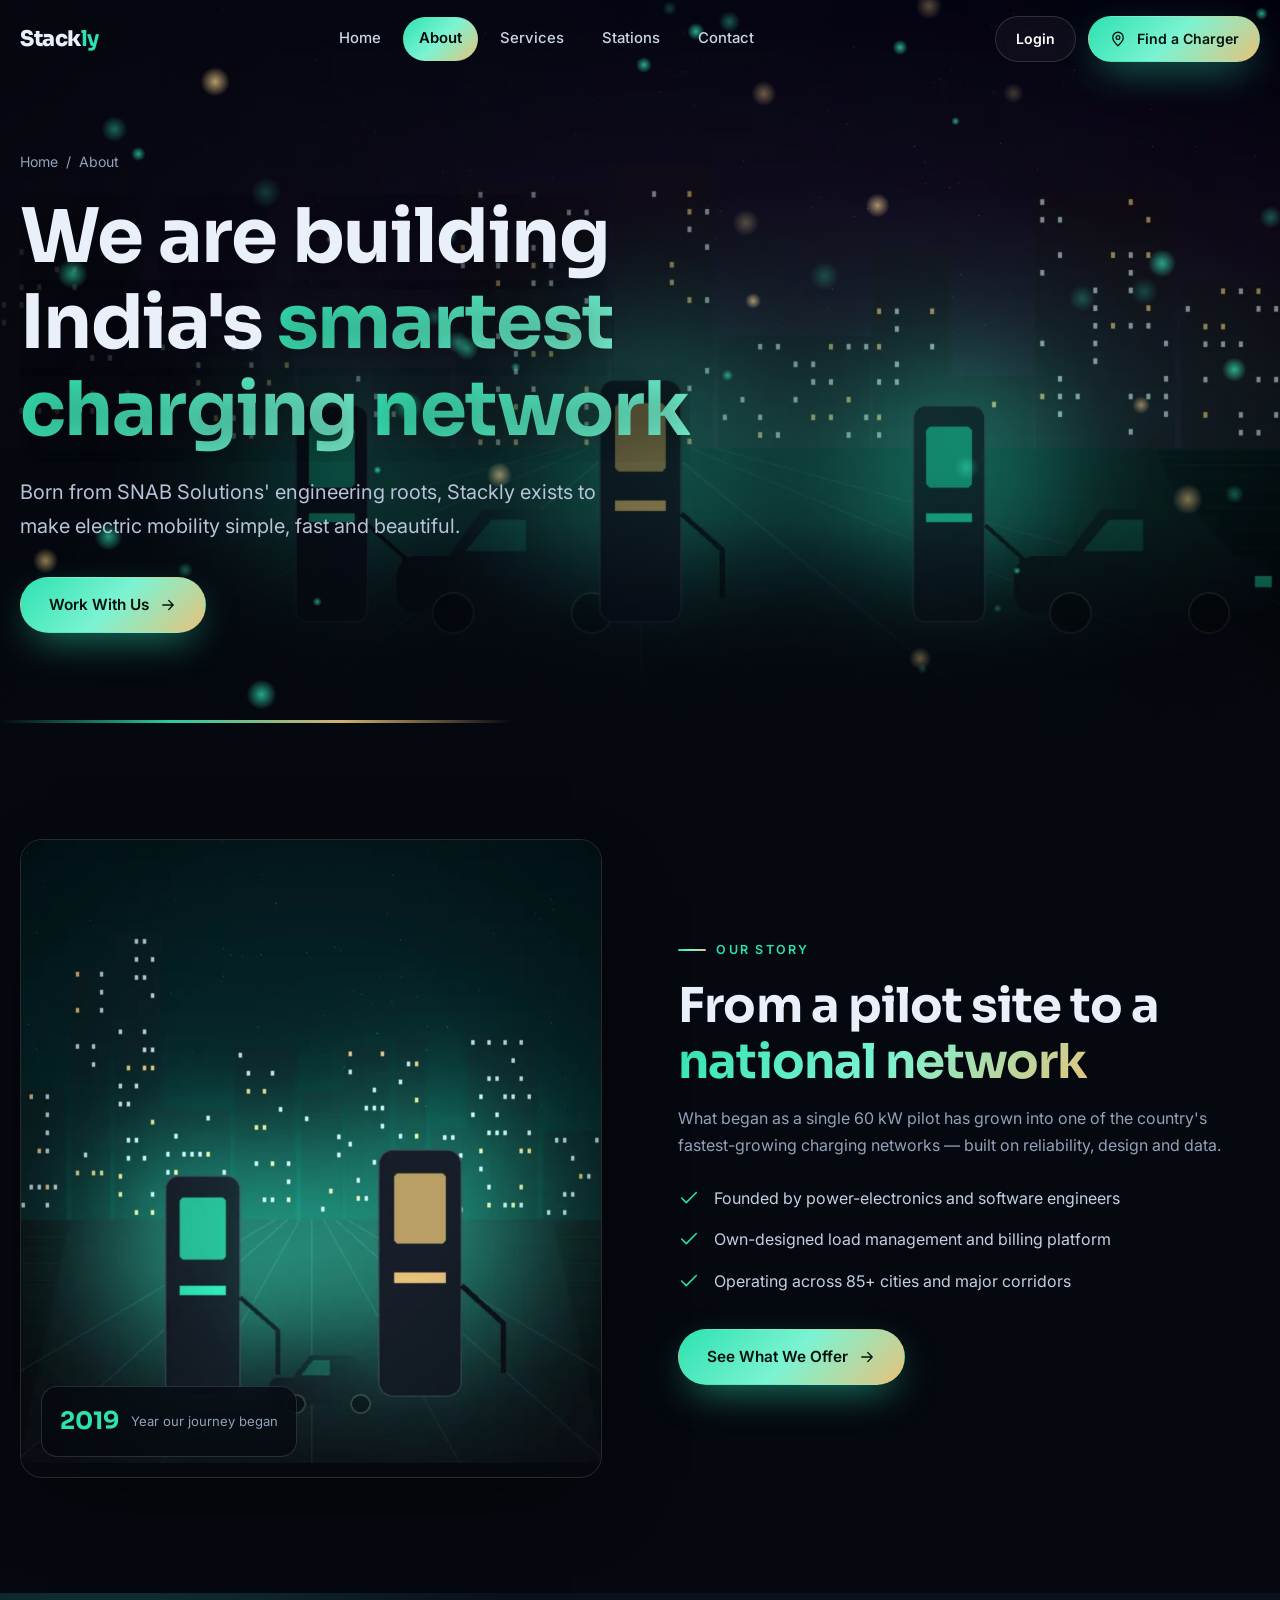
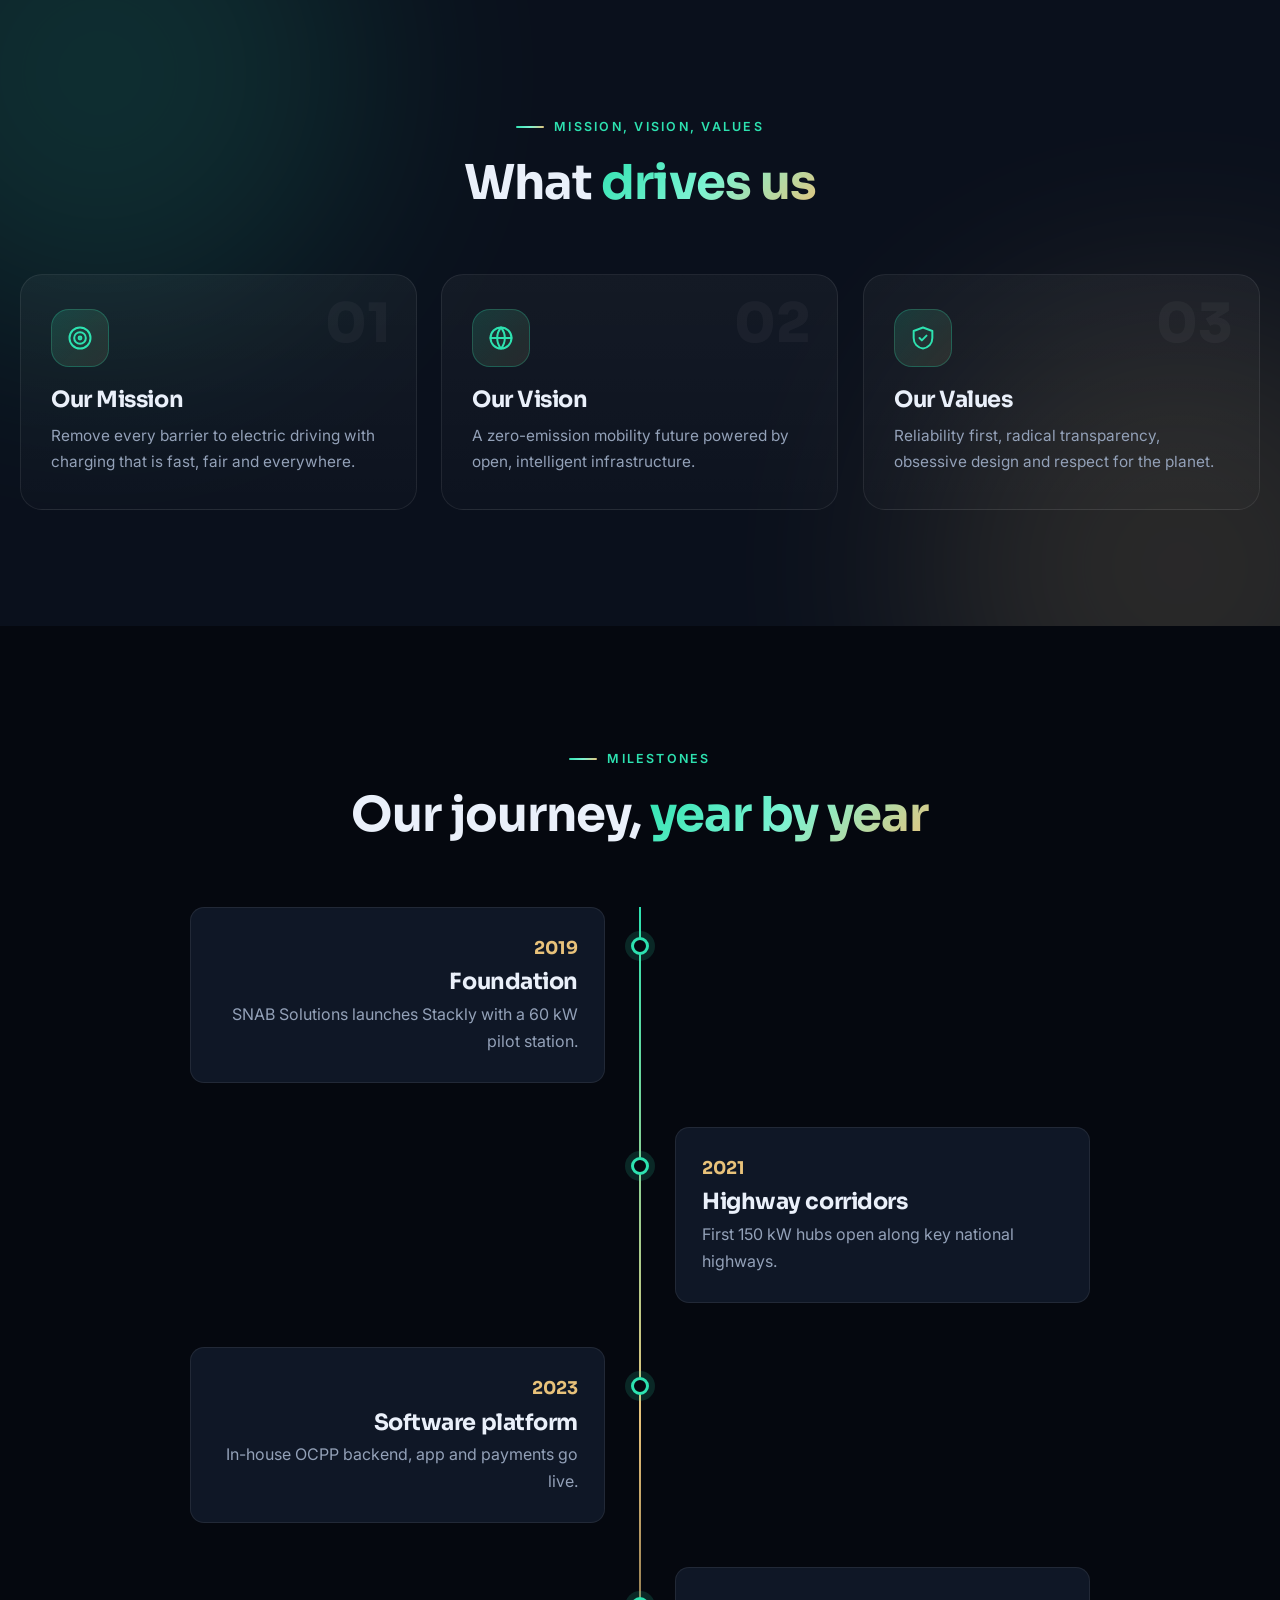
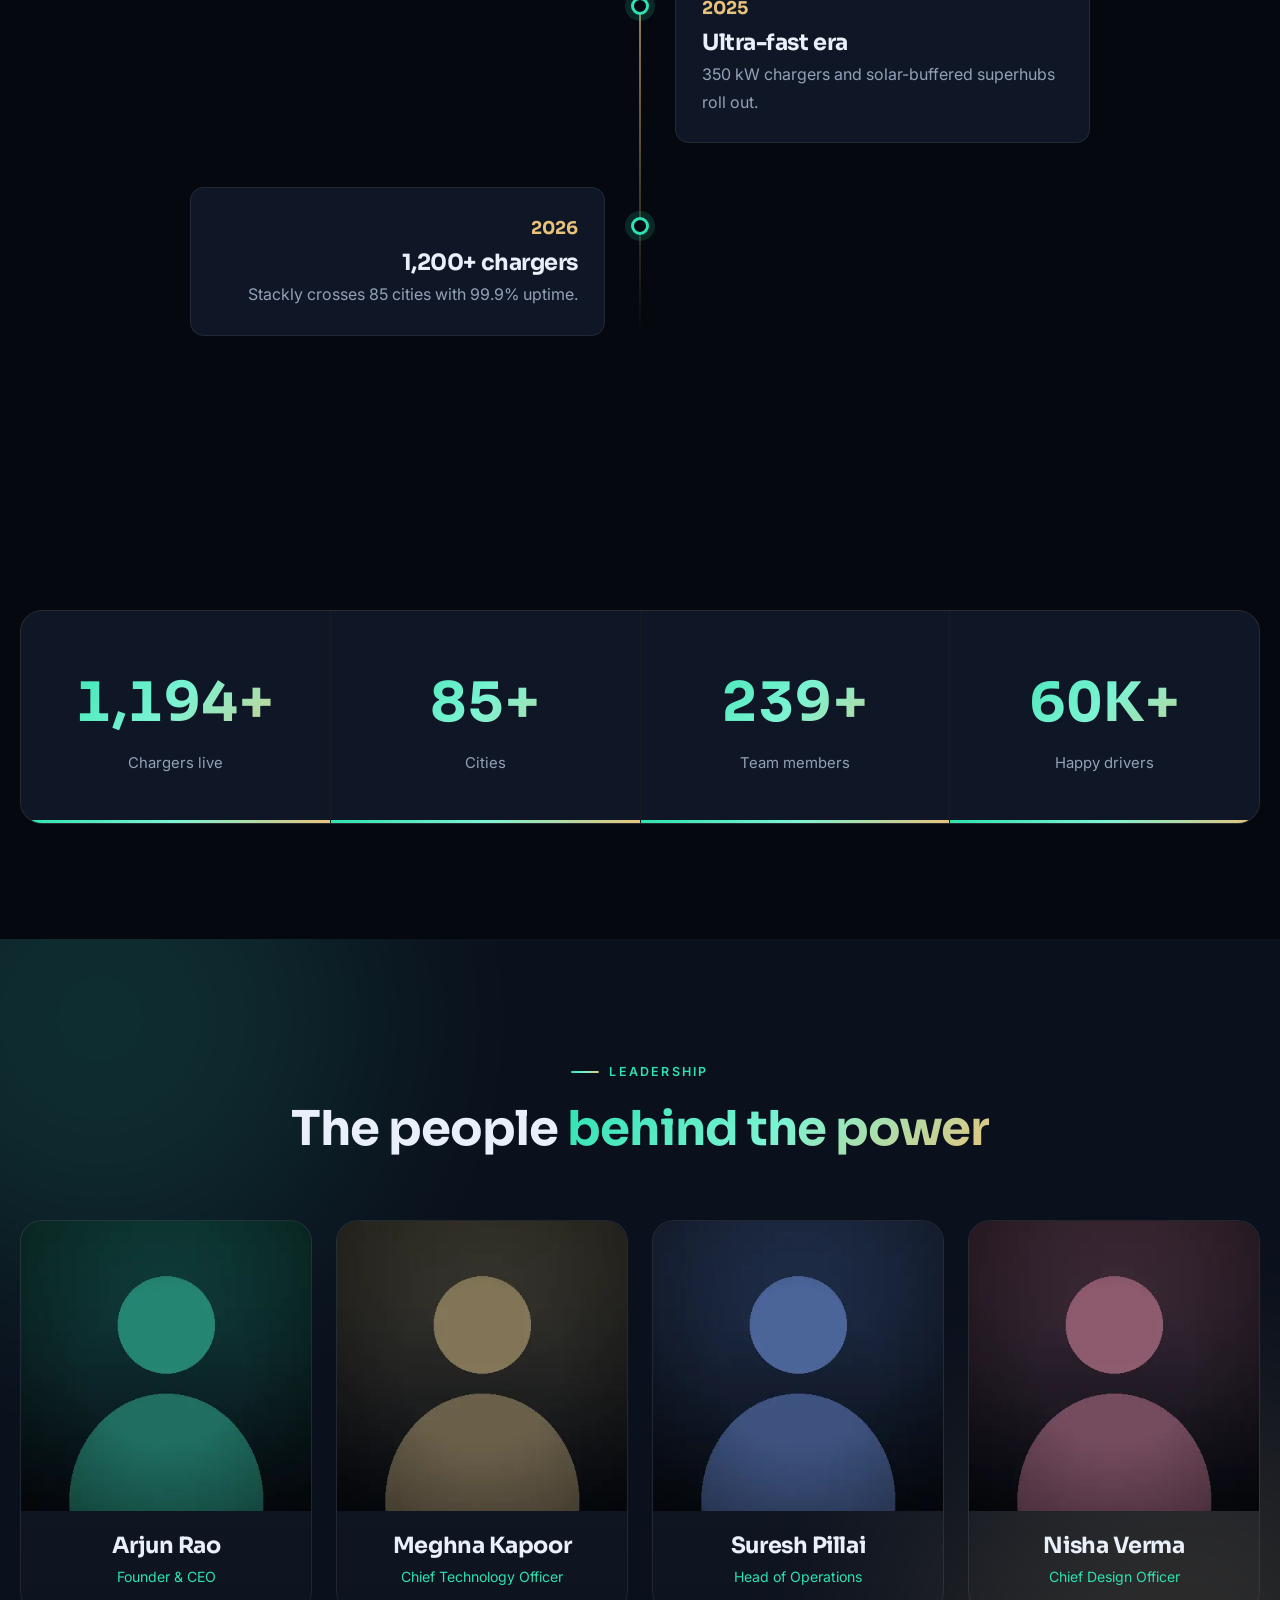
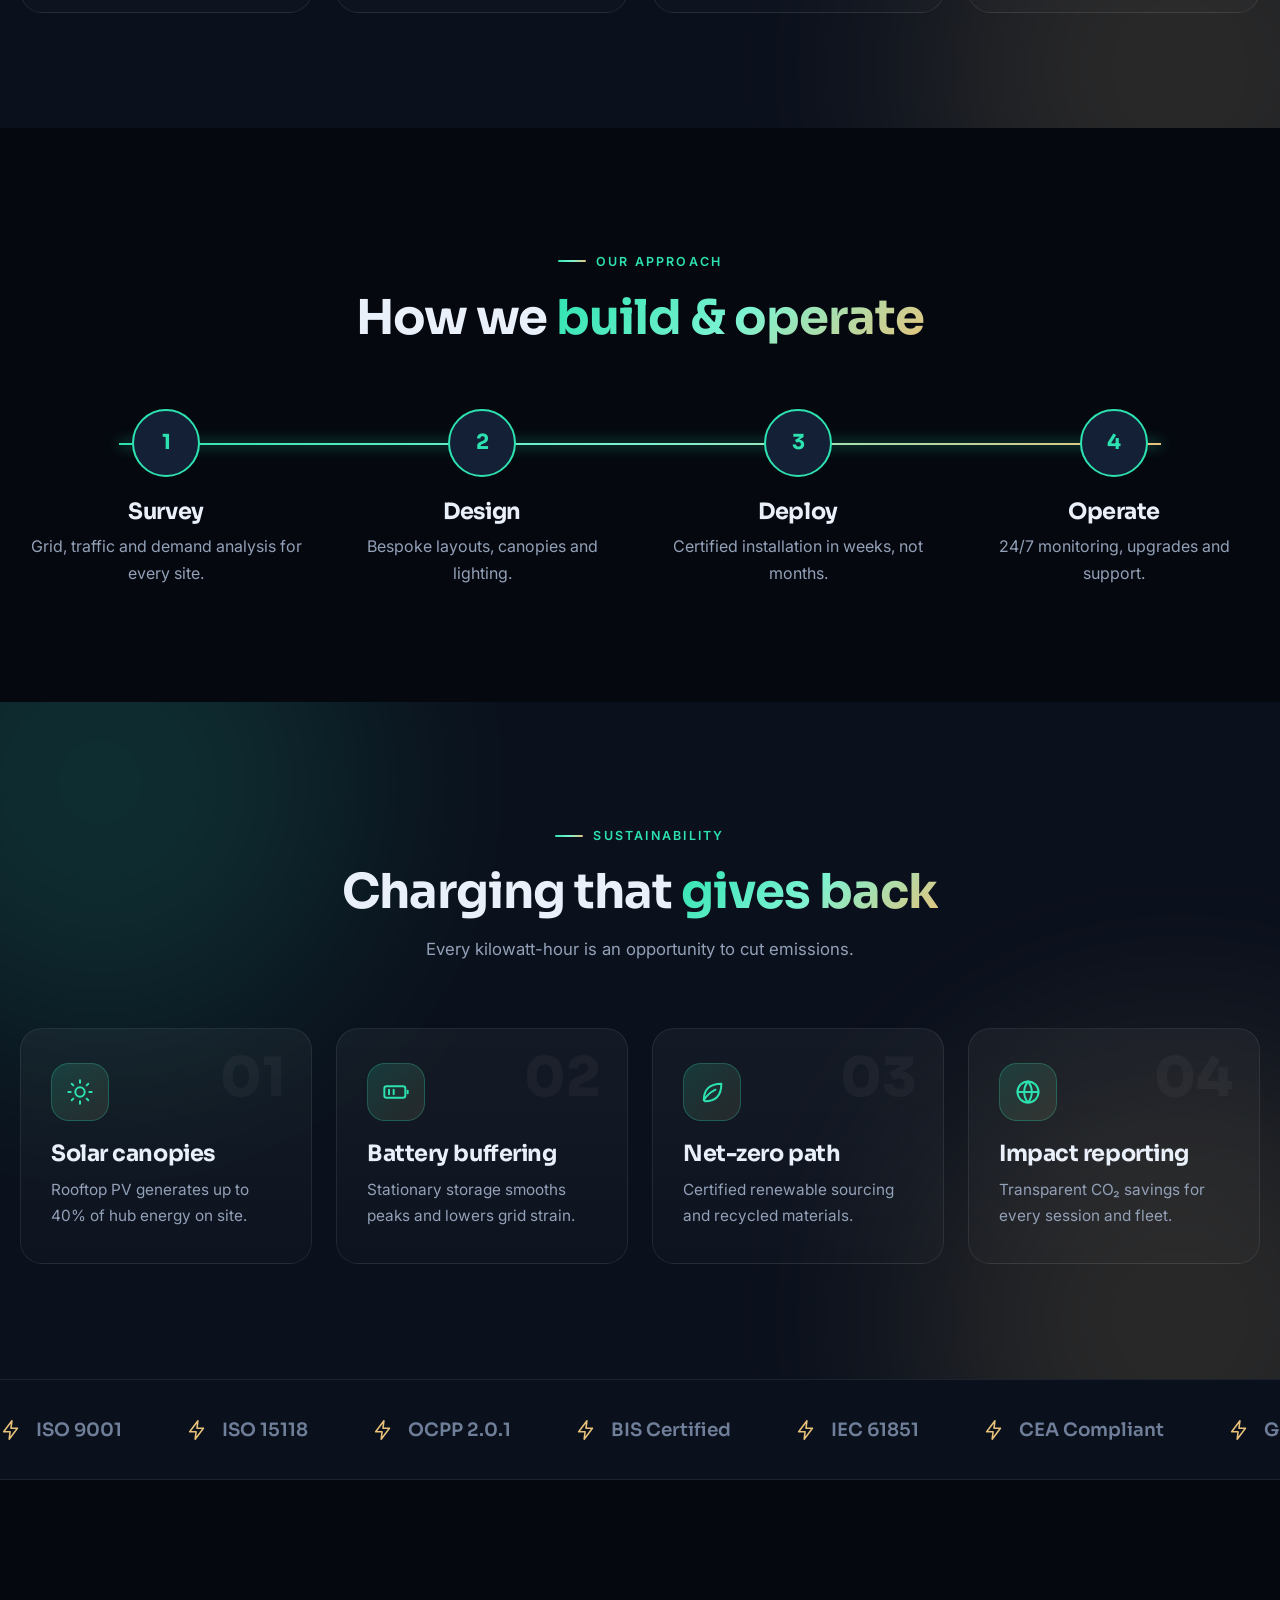
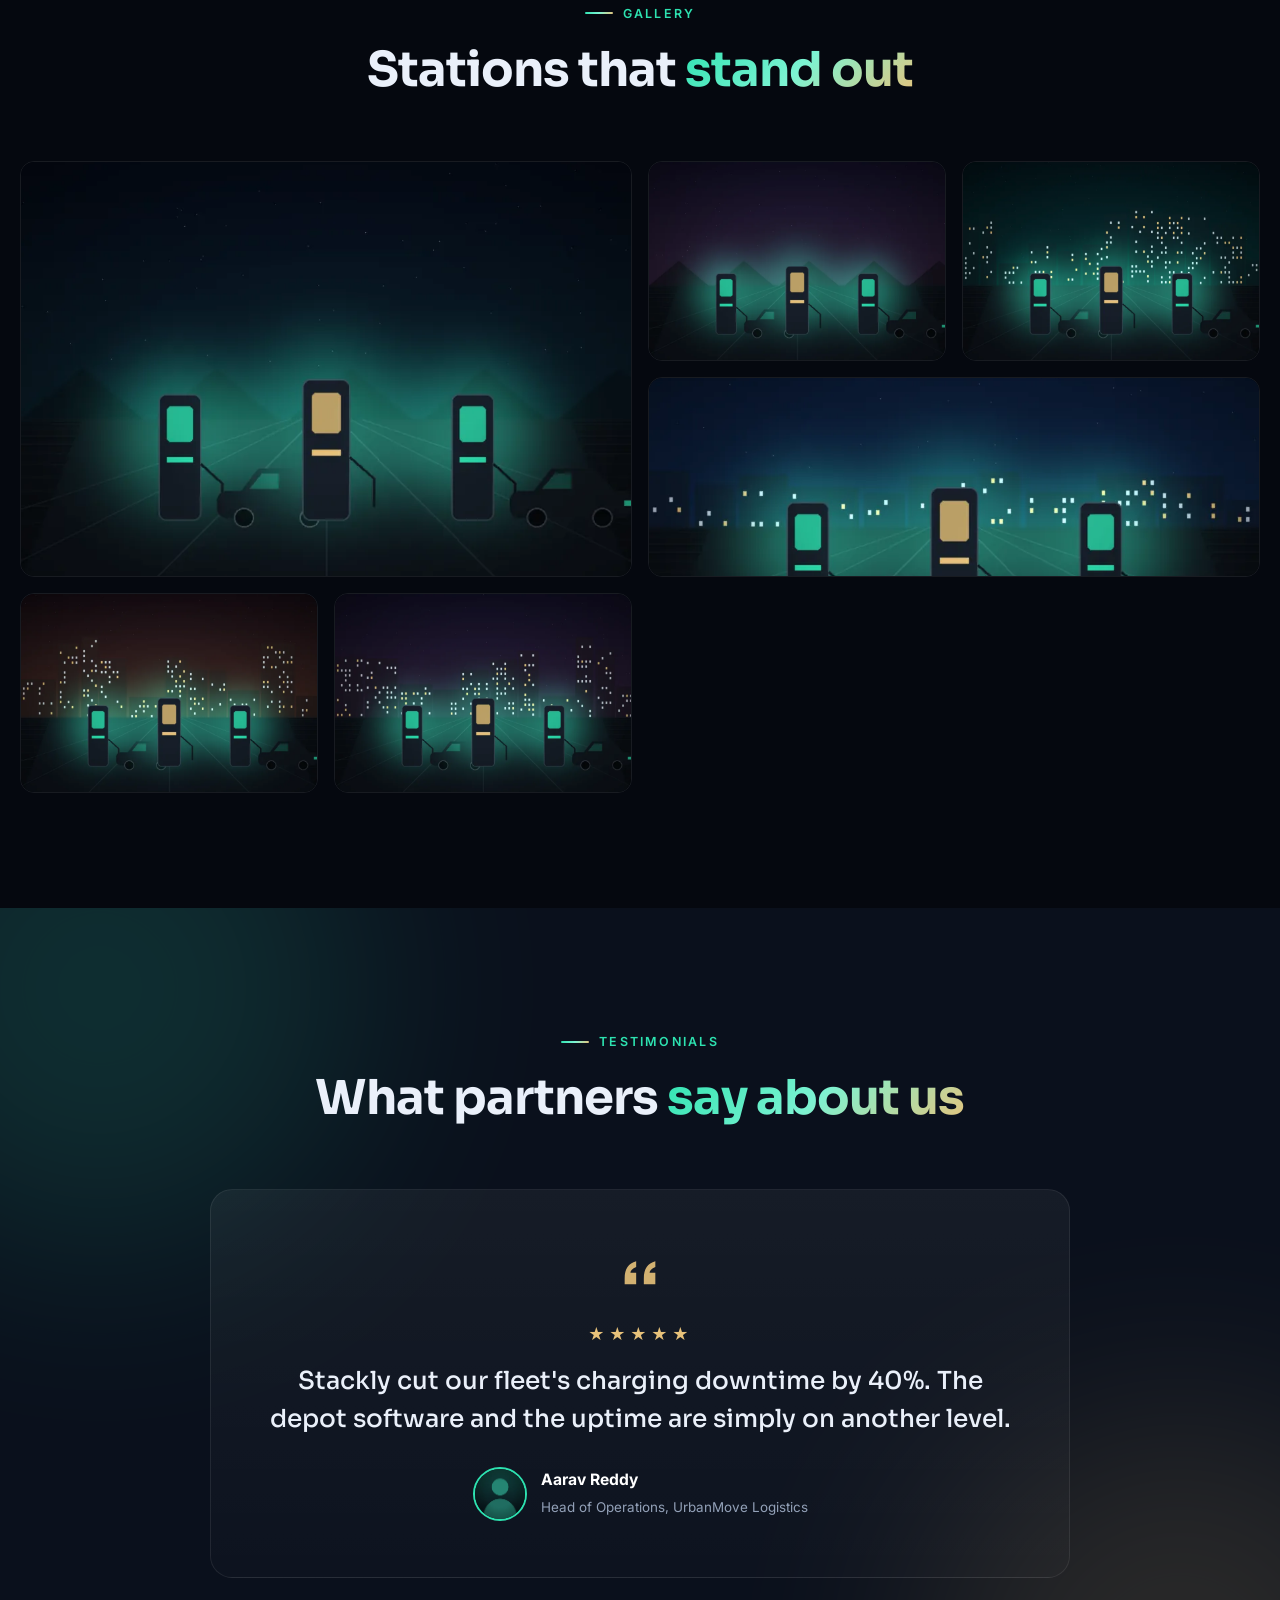
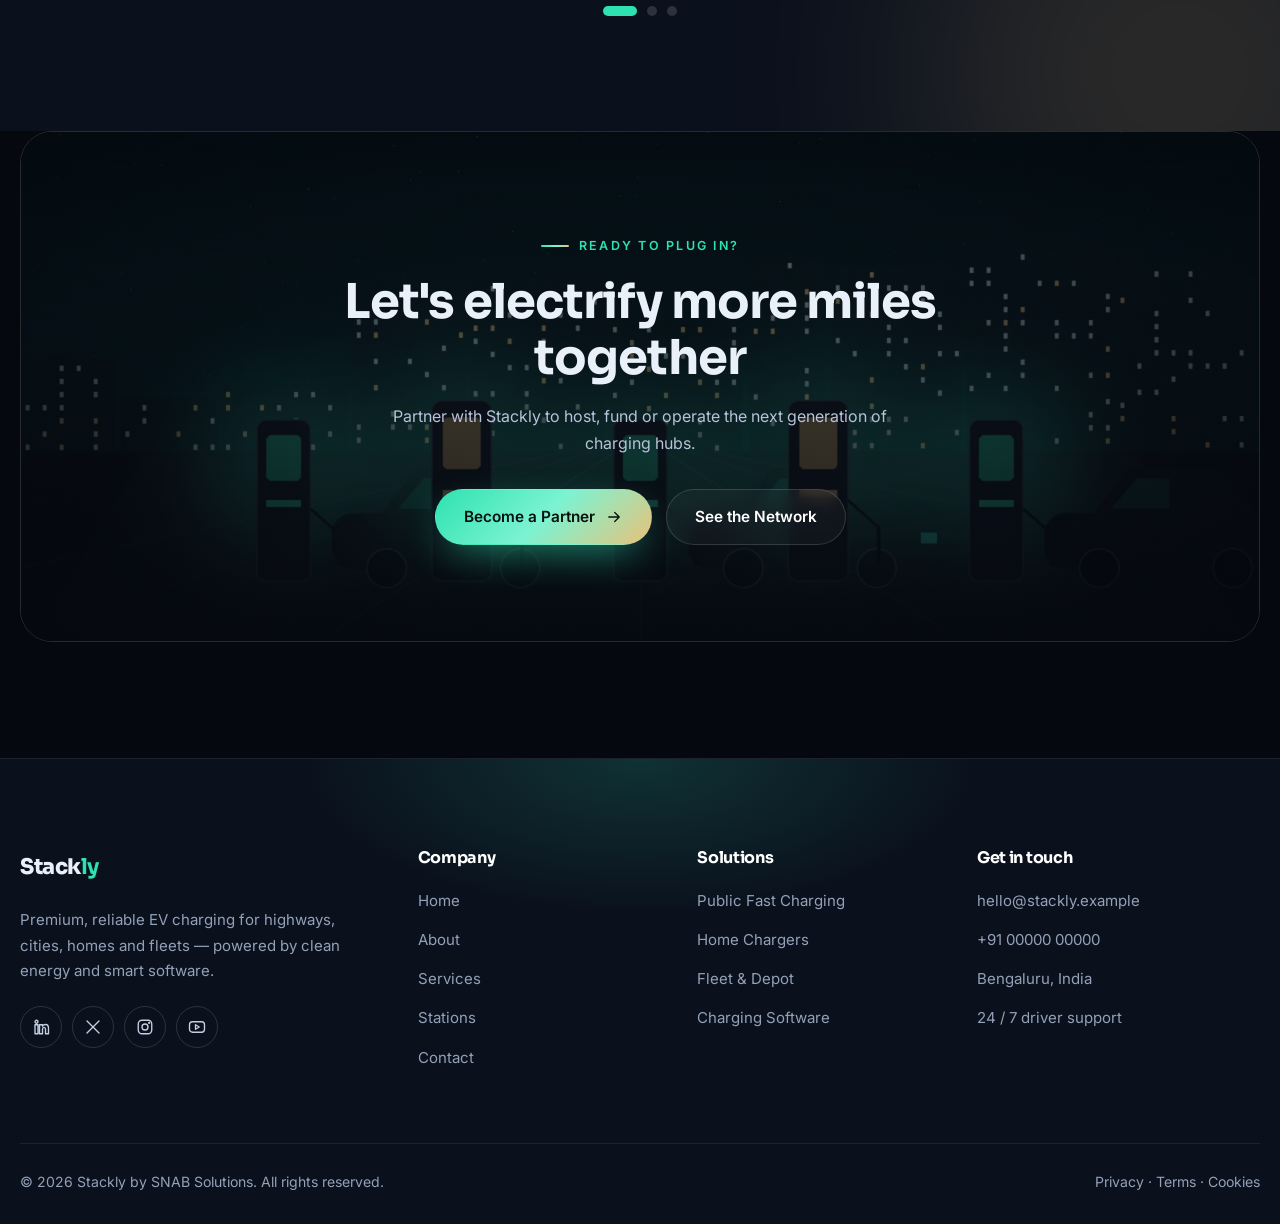
==== commit bd8b85f8: "update" ====
--- a/about.html
+++ b/about.html
@@ -18,19 +18,19 @@
 <div class="progress"></div><div class="cursor-glow"></div>
 <header class="header"><div class="container nav">
 <a href="index.html" class="logo" aria-label="Stackly home"><img src="https://wsrv.nl/?url=https://snabsolutions.in/wp-content/uploads/2026/02/stackly-snab-solutions.png&w=280&output=webp&q=85&fit=cover" alt="Stackly" width="130" height="42" onerror="this.outerHTML='<span class=&quot;logo-fb&quot;>Stack<b>ly</b></span>'"></a>
-<nav class="menu" id="menu" aria-label="Main"><a href="index.html" class="">Home</a><a href="about.html" class="active">About</a><a href="services.html" class="">Services</a><a href="stations.html" class="">Stations</a><a href="contact.html" class="">Contact</a><a href="login.html" class="">Login</a></nav>
+<nav class="menu" id="menu" aria-label="Main"><a href="index.html" class="">Home</a><a href="about.html" class="active">About</a><a href="services.html" class="">Services</a><a href="stations.html" class="">Stations</a><a href="contact.html" class="">Contact</a></nav>
 <div class="nav-cta"><a href="login.html" class="btn btn-ghost btn-sm">Login</a><a href="stations.html" class="btn btn-primary btn-sm"><svg viewBox="0 0 24 24" width="18" height="18" fill="none" stroke="currentColor" stroke-width="1.7" stroke-linecap="round" stroke-linejoin="round" aria-hidden="true"><path d="M12 21s-7-6.2-7-11a7 7 0 0 1 14 0c0 4.8-7 11-7 11z"/><circle cx="12" cy="10" r="2.5"/></svg> Find a Charger</a>
 <button class="burger" aria-label="Menu" aria-expanded="false"><span></span><span></span><span></span></button></div>
 </div></header>
 <main>
-<section class="hero page-hero"><div class="hero-bg"><img data-local="[data-uri]" onerror="this.onerror=null;this.src=this.dataset.local" src="https://images.pexels.com/photos/35736759/pexels-photo-35736759.jpeg?auto=compress&cs=tinysrgb&fit=crop&w=1600&h=900" alt="Electric car charging at a public station" width="1600" height="900" fetchpriority="high"></div>
+<section class="hero page-hero"><div class="hero-bg"><img data-local="[data-uri]" onerror="this.onerror=null;this.src=this.dataset.local" src="https://wsrv.nl/?url=images.pexels.com/photos/35736759/pexels-photo-35736759.jpeg&amp;w=1600&amp;h=900&amp;fit=cover&amp;output=webp&amp;q=55" alt="Electric car charging at a public station" width="1600" height="900" fetchpriority="high"></div>
 <div class="container"><div class="hero-content">
 <div class="crumbs rv"><a href="index.html">Home</a><span>/</span><span>About</span></div>
 <h1 class="rv" style="--d:.08s">We are building India's <span class='grad-text'>smartest charging network</span></h1>
 <p class="lead rv" style="--d:.16s">Born from SNAB Solutions' engineering roots, Stackly exists to make electric mobility simple, fast and beautiful.</p>
 <div class="hero-actions rv" style="--d:.24s"><a href="contact.html" class="btn btn-primary">Work With Us <svg viewBox="0 0 24 24" width="18" height="18" fill="none" stroke="currentColor" stroke-width="1.7" stroke-linecap="round" stroke-linejoin="round" aria-hidden="true"><path d="M5 12h14M13 6l6 6-6 6"/></svg></a></div>
 </div></div></section>
-<section class="section "><div class="container"><div class="split"><div class="split-media rv l"><img data-local="[data-uri]" onerror="this.onerror=null;this.src=this.dataset.local" src="https://images.pexels.com/photos/12737898/pexels-photo-12737898.jpeg?auto=compress&cs=tinysrgb&fit=crop&w=1350&h=1650" alt="Close-up of a fast-charging connector plugged into an electric car" loading="lazy" width="900" height="1100"><div class="tag-float"><b>2019</b><span>Year our journey began</span></div></div><div class="rv r"><span class="eyebrow">Our story</span><h2>From a pilot site to a <span class='grad-text'>national network</span></h2><p style="margin-top:16px">What began as a single 60 kW pilot has grown into one of the country's fastest-growing charging networks — built on reliability, design and data.</p><ul class="checks"><li><svg viewBox="0 0 24 24" width="24" height="24" fill="none" stroke="currentColor" stroke-width="1.7" stroke-linecap="round" stroke-linejoin="round" aria-hidden="true"><path d="m4 12 5 5L20 6"/></svg><span>Founded by power-electronics and software engineers</span></li><li><svg viewBox="0 0 24 24" width="24" height="24" fill="none" stroke="currentColor" stroke-width="1.7" stroke-linecap="round" stroke-linejoin="round" aria-hidden="true"><path d="m4 12 5 5L20 6"/></svg><span>Own-designed load management and billing platform</span></li><li><svg viewBox="0 0 24 24" width="24" height="24" fill="none" stroke="currentColor" stroke-width="1.7" stroke-linecap="round" stroke-linejoin="round" aria-hidden="true"><path d="m4 12 5 5L20 6"/></svg><span>Operating across 85+ cities and major corridors</span></li></ul><a href="services.html" class="btn btn-primary">See What We Offer <svg viewBox="0 0 24 24" width="18" height="18" fill="none" stroke="currentColor" stroke-width="1.7" stroke-linecap="round" stroke-linejoin="round" aria-hidden="true"><path d="M5 12h14M13 6l6 6-6 6"/></svg></a></div></div></div></section>
+<section class="section "><div class="container"><div class="split"><div class="split-media rv l"><img data-local="[data-uri]" onerror="this.onerror=null;this.src=this.dataset.local" src="https://wsrv.nl/?url=images.pexels.com/photos/12737898/pexels-photo-12737898.jpeg&amp;w=1350&amp;h=1650&amp;fit=cover&amp;output=webp&amp;q=60" alt="Close-up of a fast-charging connector plugged into an electric car" loading="lazy" width="900" height="1100"><div class="tag-float"><b>2019</b><span>Year our journey began</span></div></div><div class="rv r"><span class="eyebrow">Our story</span><h2>From a pilot site to a <span class='grad-text'>national network</span></h2><p style="margin-top:16px">What began as a single 60 kW pilot has grown into one of the country's fastest-growing charging networks — built on reliability, design and data.</p><ul class="checks"><li><svg viewBox="0 0 24 24" width="24" height="24" fill="none" stroke="currentColor" stroke-width="1.7" stroke-linecap="round" stroke-linejoin="round" aria-hidden="true"><path d="m4 12 5 5L20 6"/></svg><span>Founded by power-electronics and software engineers</span></li><li><svg viewBox="0 0 24 24" width="24" height="24" fill="none" stroke="currentColor" stroke-width="1.7" stroke-linecap="round" stroke-linejoin="round" aria-hidden="true"><path d="m4 12 5 5L20 6"/></svg><span>Own-designed load management and billing platform</span></li><li><svg viewBox="0 0 24 24" width="24" height="24" fill="none" stroke="currentColor" stroke-width="1.7" stroke-linecap="round" stroke-linejoin="round" aria-hidden="true"><path d="m4 12 5 5L20 6"/></svg><span>Operating across 85+ cities and major corridors</span></li></ul><a href="services.html" class="btn btn-primary">See What We Offer <svg viewBox="0 0 24 24" width="18" height="18" fill="none" stroke="currentColor" stroke-width="1.7" stroke-linecap="round" stroke-linejoin="round" aria-hidden="true"><path d="M5 12h14M13 6l6 6-6 6"/></svg></a></div></div></div></section>
 <section class="section alt"><div class="container"><div class="sec-head center rv"><span class="eyebrow">Mission, vision, values</span><h2>What <span class='grad-text'>drives us</span></h2></div><div class="grid g3"><article class="card rv" style="--d:0.0s"><span class="num">01</span><div class="icon"><svg viewBox="0 0 24 24" width="24" height="24" fill="none" stroke="currentColor" stroke-width="1.7" stroke-linecap="round" stroke-linejoin="round" aria-hidden="true"><circle cx="12" cy="12" r="9"/><circle cx="12" cy="12" r="5"/><circle cx="12" cy="12" r="1.2"/></svg></div><h3>Our Mission</h3><p>Remove every barrier to electric driving with charging that is fast, fair and everywhere.</p></article><article class="card rv" style="--d:0.08s"><span class="num">02</span><div class="icon"><svg viewBox="0 0 24 24" width="24" height="24" fill="none" stroke="currentColor" stroke-width="1.7" stroke-linecap="round" stroke-linejoin="round" aria-hidden="true"><circle cx="12" cy="12" r="9"/><path d="M3 12h18M12 3a14 14 0 0 1 0 18M12 3a14 14 0 0 0 0 18"/></svg></div><h3>Our Vision</h3><p>A zero-emission mobility future powered by open, intelligent infrastructure.</p></article><article class="card rv" style="--d:0.16s"><span class="num">03</span><div class="icon"><svg viewBox="0 0 24 24" width="24" height="24" fill="none" stroke="currentColor" stroke-width="1.7" stroke-linecap="round" stroke-linejoin="round" aria-hidden="true"><path d="M12 3 4 6v6c0 5 3.4 8.4 8 9 4.6-.6 8-4 8-9V6z"/><path d="m9 12 2 2 4-4"/></svg></div><h3>Our Values</h3><p>Reliability first, radical transparency, obsessive design and respect for the planet.</p></article></div></div></section>
 <section class="section "><div class="container"><div class="sec-head center rv"><span class="eyebrow">Milestones</span><h2>Our journey, <span class='grad-text'>year by year</span></h2></div><div class="timeline"><div class="t-item rv"><div class="c"><div class="yr">2019</div><h3 style="margin:6px 0">Foundation</h3><p>SNAB Solutions launches Stackly with a 60 kW pilot station.</p></div></div><div class="t-item rv"><div class="c"><div class="yr">2021</div><h3 style="margin:6px 0">Highway corridors</h3><p>First 150 kW hubs open along key national highways.</p></div></div><div class="t-item rv"><div class="c"><div class="yr">2023</div><h3 style="margin:6px 0">Software platform</h3><p>In-house OCPP backend, app and payments go live.</p></div></div><div class="t-item rv"><div class="c"><div class="yr">2025</div><h3 style="margin:6px 0">Ultra-fast era</h3><p>350 kW chargers and solar-buffered superhubs roll out.</p></div></div><div class="t-item rv"><div class="c"><div class="yr">2026</div><h3 style="margin:6px 0">1,200+ chargers</h3><p>Stackly crosses 85 cities with 99.9% uptime.</p></div></div></div></div></section>
 <section class="section "><div class="container"><div class="stats rv z"><div class="stat"><b data-count="1200" data-suffix="+">0</b><span>Chargers live</span></div><div class="stat"><b data-count="85" data-suffix="+">0</b><span>Cities</span></div><div class="stat"><b data-count="240" data-suffix="+">0</b><span>Team members</span></div><div class="stat"><b data-count="60" data-suffix="K+">0</b><span>Happy drivers</span></div></div></div></section>
@@ -38,9 +38,9 @@
 <section class="section "><div class="container"><div class="sec-head center rv"><span class="eyebrow">Our approach</span><h2>How we <span class='grad-text'>build &amp; operate</span></h2></div><div class="steps"><div class="step rv" style="--d:0.0s"><div class="n">1</div><h3>Survey</h3><p>Grid, traffic and demand analysis for every site.</p></div><div class="step rv" style="--d:0.1s"><div class="n">2</div><h3>Design</h3><p>Bespoke layouts, canopies and lighting.</p></div><div class="step rv" style="--d:0.2s"><div class="n">3</div><h3>Deploy</h3><p>Certified installation in weeks, not months.</p></div><div class="step rv" style="--d:0.30000000000000004s"><div class="n">4</div><h3>Operate</h3><p>24/7 monitoring, upgrades and support.</p></div></div></div></section>
 <section class="section alt"><div class="container"><div class="sec-head center rv"><span class="eyebrow">Sustainability</span><h2>Charging that <span class='grad-text'>gives back</span></h2><p>Every kilowatt-hour is an opportunity to cut emissions.</p></div><div class="grid g4"><article class="card rv" style="--d:0.0s"><span class="num">01</span><div class="icon"><svg viewBox="0 0 24 24" width="24" height="24" fill="none" stroke="currentColor" stroke-width="1.7" stroke-linecap="round" stroke-linejoin="round" aria-hidden="true"><circle cx="12" cy="12" r="4"/><path d="M12 2v2M12 20v2M4.9 4.9l1.4 1.4M17.7 17.7l1.4 1.4M2 12h2M20 12h2M4.9 19.1l1.4-1.4M17.7 6.3l1.4-1.4"/></svg></div><h3>Solar canopies</h3><p>Rooftop PV generates up to 40% of hub energy on site.</p></article><article class="card rv" style="--d:0.08s"><span class="num">02</span><div class="icon"><svg viewBox="0 0 24 24" width="24" height="24" fill="none" stroke="currentColor" stroke-width="1.7" stroke-linecap="round" stroke-linejoin="round" aria-hidden="true"><rect x="2" y="7" width="18" height="10" rx="2"/><path d="M22 11v2M6 10v4M10 10v4"/></svg></div><h3>Battery buffering</h3><p>Stationary storage smooths peaks and lowers grid strain.</p></article><article class="card rv" style="--d:0.16s"><span class="num">03</span><div class="icon"><svg viewBox="0 0 24 24" width="24" height="24" fill="none" stroke="currentColor" stroke-width="1.7" stroke-linecap="round" stroke-linejoin="round" aria-hidden="true"><path d="M5 19c0-9 5-14 15-14 0 10-5 15-14 15"/><path d="M5 19c3-5 6-7 10-9"/></svg></div><h3>Net-zero path</h3><p>Certified renewable sourcing and recycled materials.</p></article><article class="card rv" style="--d:0.24s"><span class="num">04</span><div class="icon"><svg viewBox="0 0 24 24" width="24" height="24" fill="none" stroke="currentColor" stroke-width="1.7" stroke-linecap="round" stroke-linejoin="round" aria-hidden="true"><circle cx="12" cy="12" r="9"/><path d="M3 12h18M12 3a14 14 0 0 1 0 18M12 3a14 14 0 0 0 0 18"/></svg></div><h3>Impact reporting</h3><p>Transparent CO₂ savings for every session and fleet.</p></article></div></div></section>
 <section class="marquee" aria-label="Partners"><div class="marquee-track"><span><svg viewBox="0 0 24 24" width="22" height="22" fill="none" stroke="currentColor" stroke-width="1.7" stroke-linecap="round" stroke-linejoin="round" aria-hidden="true"><path d="M13 2 4 14h7l-1 8 9-12h-7z"/></svg> ISO 9001</span><span><svg viewBox="0 0 24 24" width="22" height="22" fill="none" stroke="currentColor" stroke-width="1.7" stroke-linecap="round" stroke-linejoin="round" aria-hidden="true"><path d="M13 2 4 14h7l-1 8 9-12h-7z"/></svg> ISO 15118</span><span><svg viewBox="0 0 24 24" width="22" height="22" fill="none" stroke="currentColor" stroke-width="1.7" stroke-linecap="round" stroke-linejoin="round" aria-hidden="true"><path d="M13 2 4 14h7l-1 8 9-12h-7z"/></svg> OCPP 2.0.1</span><span><svg viewBox="0 0 24 24" width="22" height="22" fill="none" stroke="currentColor" stroke-width="1.7" stroke-linecap="round" stroke-linejoin="round" aria-hidden="true"><path d="M13 2 4 14h7l-1 8 9-12h-7z"/></svg> BIS Certified</span><span><svg viewBox="0 0 24 24" width="22" height="22" fill="none" stroke="currentColor" stroke-width="1.7" stroke-linecap="round" stroke-linejoin="round" aria-hidden="true"><path d="M13 2 4 14h7l-1 8 9-12h-7z"/></svg> IEC 61851</span><span><svg viewBox="0 0 24 24" width="22" height="22" fill="none" stroke="currentColor" stroke-width="1.7" stroke-linecap="round" stroke-linejoin="round" aria-hidden="true"><path d="M13 2 4 14h7l-1 8 9-12h-7z"/></svg> CEA Compliant</span><span><svg viewBox="0 0 24 24" width="22" height="22" fill="none" stroke="currentColor" stroke-width="1.7" stroke-linecap="round" stroke-linejoin="round" aria-hidden="true"><path d="M13 2 4 14h7l-1 8 9-12h-7z"/></svg> Green Mark</span><span><svg viewBox="0 0 24 24" width="22" height="22" fill="none" stroke="currentColor" stroke-width="1.7" stroke-linecap="round" stroke-linejoin="round" aria-hidden="true"><path d="M13 2 4 14h7l-1 8 9-12h-7z"/></svg> ISO 27001</span><span><svg viewBox="0 0 24 24" width="22" height="22" fill="none" stroke="currentColor" stroke-width="1.7" stroke-linecap="round" stroke-linejoin="round" aria-hidden="true"><path d="M13 2 4 14h7l-1 8 9-12h-7z"/></svg> ISO 9001</span><span><svg viewBox="0 0 24 24" width="22" height="22" fill="none" stroke="currentColor" stroke-width="1.7" stroke-linecap="round" stroke-linejoin="round" aria-hidden="true"><path d="M13 2 4 14h7l-1 8 9-12h-7z"/></svg> ISO 15118</span><span><svg viewBox="0 0 24 24" width="22" height="22" fill="none" stroke="currentColor" stroke-width="1.7" stroke-linecap="round" stroke-linejoin="round" aria-hidden="true"><path d="M13 2 4 14h7l-1 8 9-12h-7z"/></svg> OCPP 2.0.1</span><span><svg viewBox="0 0 24 24" width="22" height="22" fill="none" stroke="currentColor" stroke-width="1.7" stroke-linecap="round" stroke-linejoin="round" aria-hidden="true"><path d="M13 2 4 14h7l-1 8 9-12h-7z"/></svg> BIS Certified</span><span><svg viewBox="0 0 24 24" width="22" height="22" fill="none" stroke="currentColor" stroke-width="1.7" stroke-linecap="round" stroke-linejoin="round" aria-hidden="true"><path d="M13 2 4 14h7l-1 8 9-12h-7z"/></svg> IEC 61851</span><span><svg viewBox="0 0 24 24" width="22" height="22" fill="none" stroke="currentColor" stroke-width="1.7" stroke-linecap="round" stroke-linejoin="round" aria-hidden="true"><path d="M13 2 4 14h7l-1 8 9-12h-7z"/></svg> CEA Compliant</span><span><svg viewBox="0 0 24 24" width="22" height="22" fill="none" stroke="currentColor" stroke-width="1.7" stroke-linecap="round" stroke-linejoin="round" aria-hidden="true"><path d="M13 2 4 14h7l-1 8 9-12h-7z"/></svg> Green Mark</span><span><svg viewBox="0 0 24 24" width="22" height="22" fill="none" stroke="currentColor" stroke-width="1.7" stroke-linecap="round" stroke-linejoin="round" aria-hidden="true"><path d="M13 2 4 14h7l-1 8 9-12h-7z"/></svg> ISO 27001</span></div></section>
-<section class="section "><div class="container"><div class="sec-head center rv"><span class="eyebrow">Gallery</span><h2>Stations that <span class='grad-text'>stand out</span></h2></div><div class="gallery"><figure class="rv z" style="--d:0.0s"><img data-local="[data-uri]" onerror="this.onerror=null;this.src=this.dataset.local" src="https://images.pexels.com/photos/8827011/pexels-photo-8827011.jpeg?auto=compress&cs=tinysrgb&fit=crop&w=1350&h=930" alt="Highway Hub" loading="lazy" width="900" height="620"><figcaption>Highway Hub</figcaption></figure><figure class="rv z" style="--d:0.06s"><img data-local="[data-uri]" onerror="this.onerror=null;this.src=this.dataset.local" src="https://images.pexels.com/photos/9799743/pexels-photo-9799743.jpeg?auto=compress&cs=tinysrgb&fit=crop&w=1350&h=930" alt="Electric car close-up plugged in at a charging bay" loading="lazy" width="900" height="620"><figcaption>Night Charging</figcaption></figure><figure class="rv z" style="--d:0.12s"><img data-local="[data-uri]" onerror="this.onerror=null;this.src=this.dataset.local" src="https://images.pexels.com/photos/24376862/pexels-photo-24376862.jpeg?auto=compress&cs=tinysrgb&fit=crop&w=1350&h=930" alt="City Superhub" loading="lazy" width="900" height="620"><figcaption>City Superhub</figcaption></figure><figure class="rv z" style="--d:0.18s"><img data-local="[data-uri]" onerror="this.onerror=null;this.src=this.dataset.local" src="https://images.pexels.com/photos/11554746/pexels-photo-11554746.jpeg?auto=compress&cs=tinysrgb&fit=crop&w=1350&h=930" alt="Airport Terminal" loading="lazy" width="900" height="620"><figcaption>Airport Terminal</figcaption></figure><figure class="rv z" style="--d:0.24s"><img data-local="[data-uri]" onerror="this.onerror=null;this.src=this.dataset.local" src="https://images.pexels.com/photos/3846205/pexels-photo-3846205.jpeg?auto=compress&cs=tinysrgb&fit=crop&w=1350&h=930" alt="Electric car plugged in and charging" loading="lazy" width="900" height="620"><figcaption>Evening Bays</figcaption></figure><figure class="rv z" style="--d:0.3s"><img data-local="[data-uri]" onerror="this.onerror=null;this.src=this.dataset.local" src="https://images.pexels.com/photos/9799991/pexels-photo-9799991.jpeg?auto=compress&cs=tinysrgb&fit=crop&w=1350&h=930" alt="Mall Plaza" loading="lazy" width="900" height="620"><figcaption>Mall Plaza</figcaption></figure></div></div></section>
+<section class="section "><div class="container"><div class="sec-head center rv"><span class="eyebrow">Gallery</span><h2>Stations that <span class='grad-text'>stand out</span></h2></div><div class="gallery"><figure class="rv z" style="--d:0.0s"><img data-local="[data-uri]" onerror="this.onerror=null;this.src=this.dataset.local" src="https://wsrv.nl/?url=images.pexels.com/photos/8827011/pexels-photo-8827011.jpeg&amp;w=1350&amp;h=930&amp;fit=cover&amp;output=webp&amp;q=60" alt="Highway Hub" loading="lazy" width="900" height="620"><figcaption>Highway Hub</figcaption></figure><figure class="rv z" style="--d:0.06s"><img data-local="[data-uri]" onerror="this.onerror=null;this.src=this.dataset.local" src="https://wsrv.nl/?url=images.pexels.com/photos/9799743/pexels-photo-9799743.jpeg&amp;w=1350&amp;h=930&amp;fit=cover&amp;output=webp&amp;q=60" alt="Electric car close-up plugged in at a charging bay" loading="lazy" width="900" height="620"><figcaption>Night Charging</figcaption></figure><figure class="rv z" style="--d:0.12s"><img data-local="[data-uri]" onerror="this.onerror=null;this.src=this.dataset.local" src="https://wsrv.nl/?url=images.pexels.com/photos/24376862/pexels-photo-24376862.jpeg&amp;w=1350&amp;h=930&amp;fit=cover&amp;output=webp&amp;q=60" alt="City Superhub" loading="lazy" width="900" height="620"><figcaption>City Superhub</figcaption></figure><figure class="rv z" style="--d:0.18s"><img data-local="[data-uri]" onerror="this.onerror=null;this.src=this.dataset.local" src="https://wsrv.nl/?url=images.pexels.com/photos/11554746/pexels-photo-11554746.jpeg&amp;w=1350&amp;h=930&amp;fit=cover&amp;output=webp&amp;q=60" alt="Airport Terminal" loading="lazy" width="900" height="620"><figcaption>Airport Terminal</figcaption></figure><figure class="rv z" style="--d:0.24s"><img data-local="[data-uri]" onerror="this.onerror=null;this.src=this.dataset.local" src="https://wsrv.nl/?url=images.pexels.com/photos/3846205/pexels-photo-3846205.jpeg&amp;w=1350&amp;h=930&amp;fit=cover&amp;output=webp&amp;q=60" alt="Electric car plugged in and charging" loading="lazy" width="900" height="620"><figcaption>Evening Bays</figcaption></figure><figure class="rv z" style="--d:0.3s"><img data-local="[data-uri]" onerror="this.onerror=null;this.src=this.dataset.local" src="https://wsrv.nl/?url=images.pexels.com/photos/9799991/pexels-photo-9799991.jpeg&amp;w=1350&amp;h=930&amp;fit=cover&amp;output=webp&amp;q=60" alt="Mall Plaza" loading="lazy" width="900" height="620"><figcaption>Mall Plaza</figcaption></figure></div></div></section>
 <section class="section alt"><div class="container"><div class="sec-head center rv"><span class="eyebrow">Testimonials</span><h2>What partners <span class='grad-text'>say about us</span></h2></div><div class="slider rv"><div class="slides"><div class="slide"><div class="quote"><svg class="q" viewBox="0 0 24 24" fill="currentColor"><path d="M4 17c0-5 2-8 6-9v3c-2 .8-3 2-3 3h3v6H4zm10 0c0-5 2-8 6-9v3c-2 .8-3 2-3 3h3v6h-6z"/></svg><div class="stars">★★★★★</div><blockquote>Stackly cut our fleet's charging downtime by 40%. The depot software and the uptime are simply on another level.</blockquote><div class="who"><img src="[data-uri]